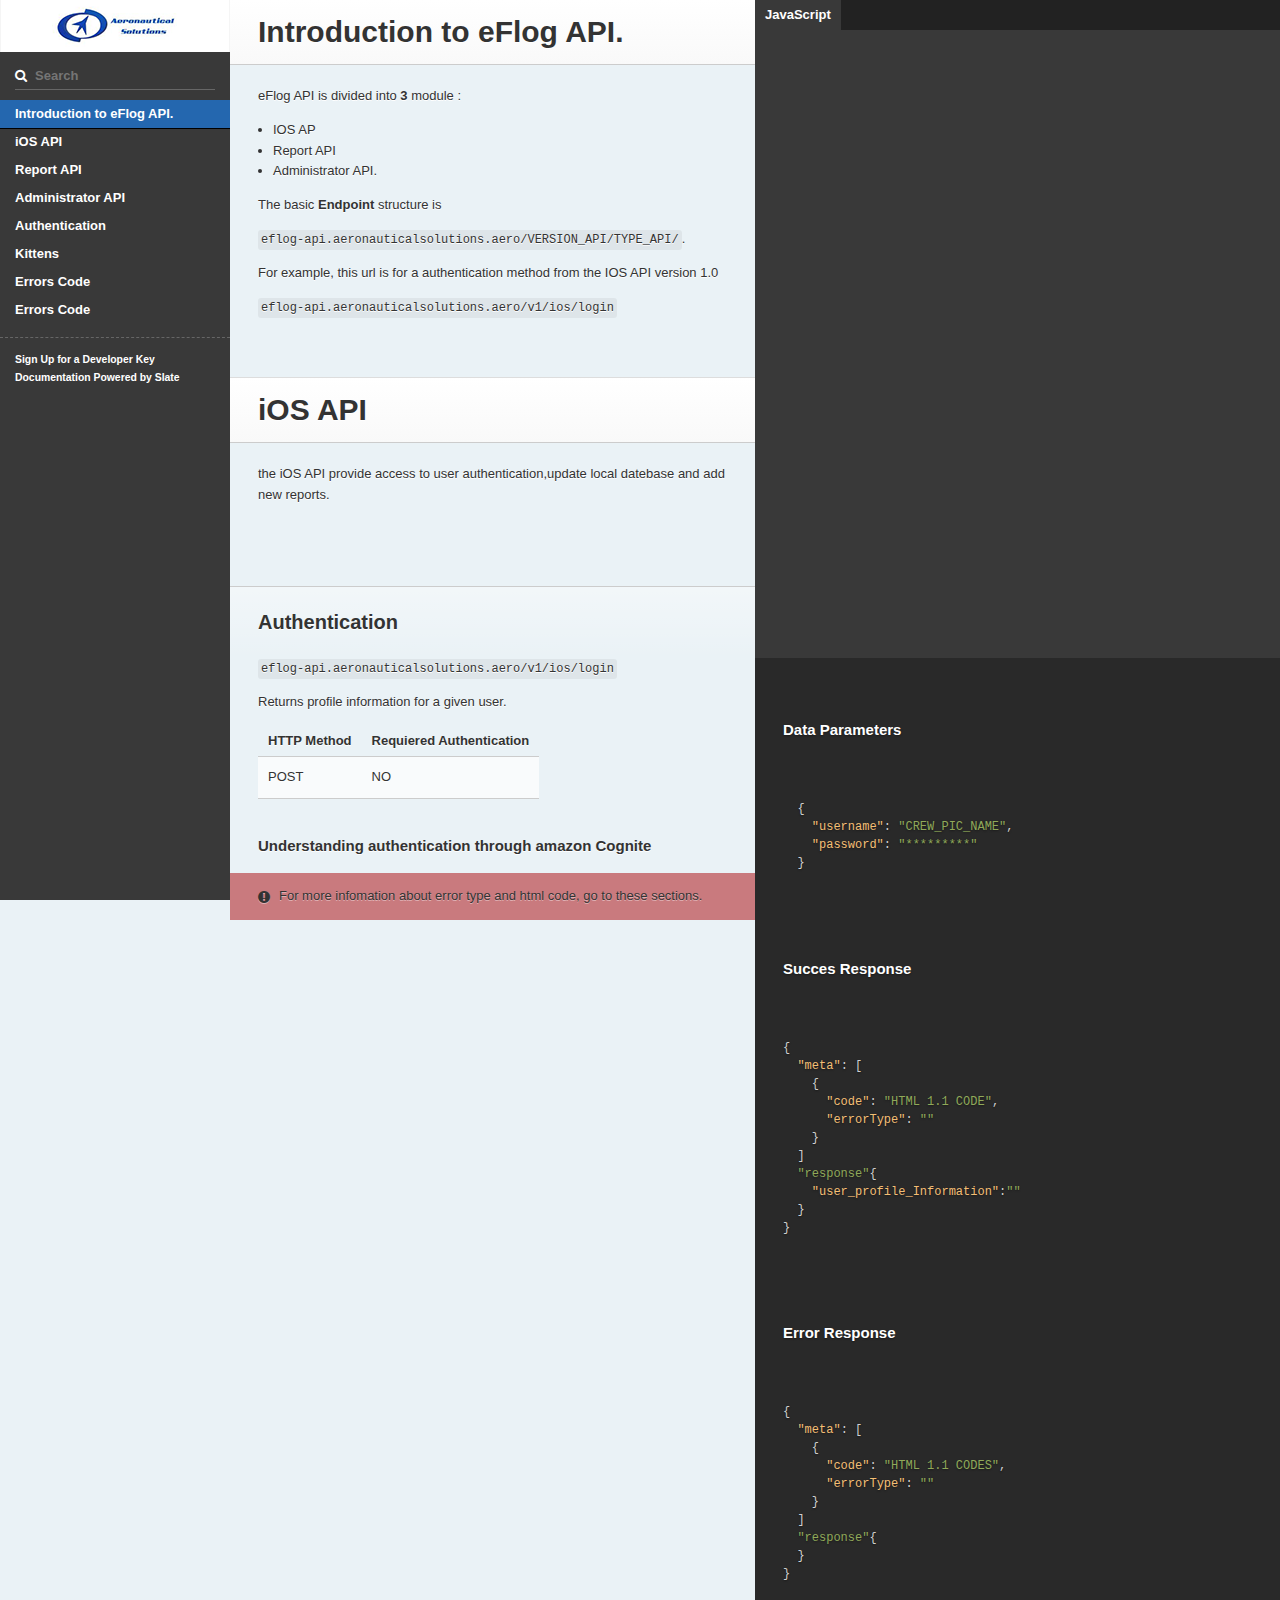
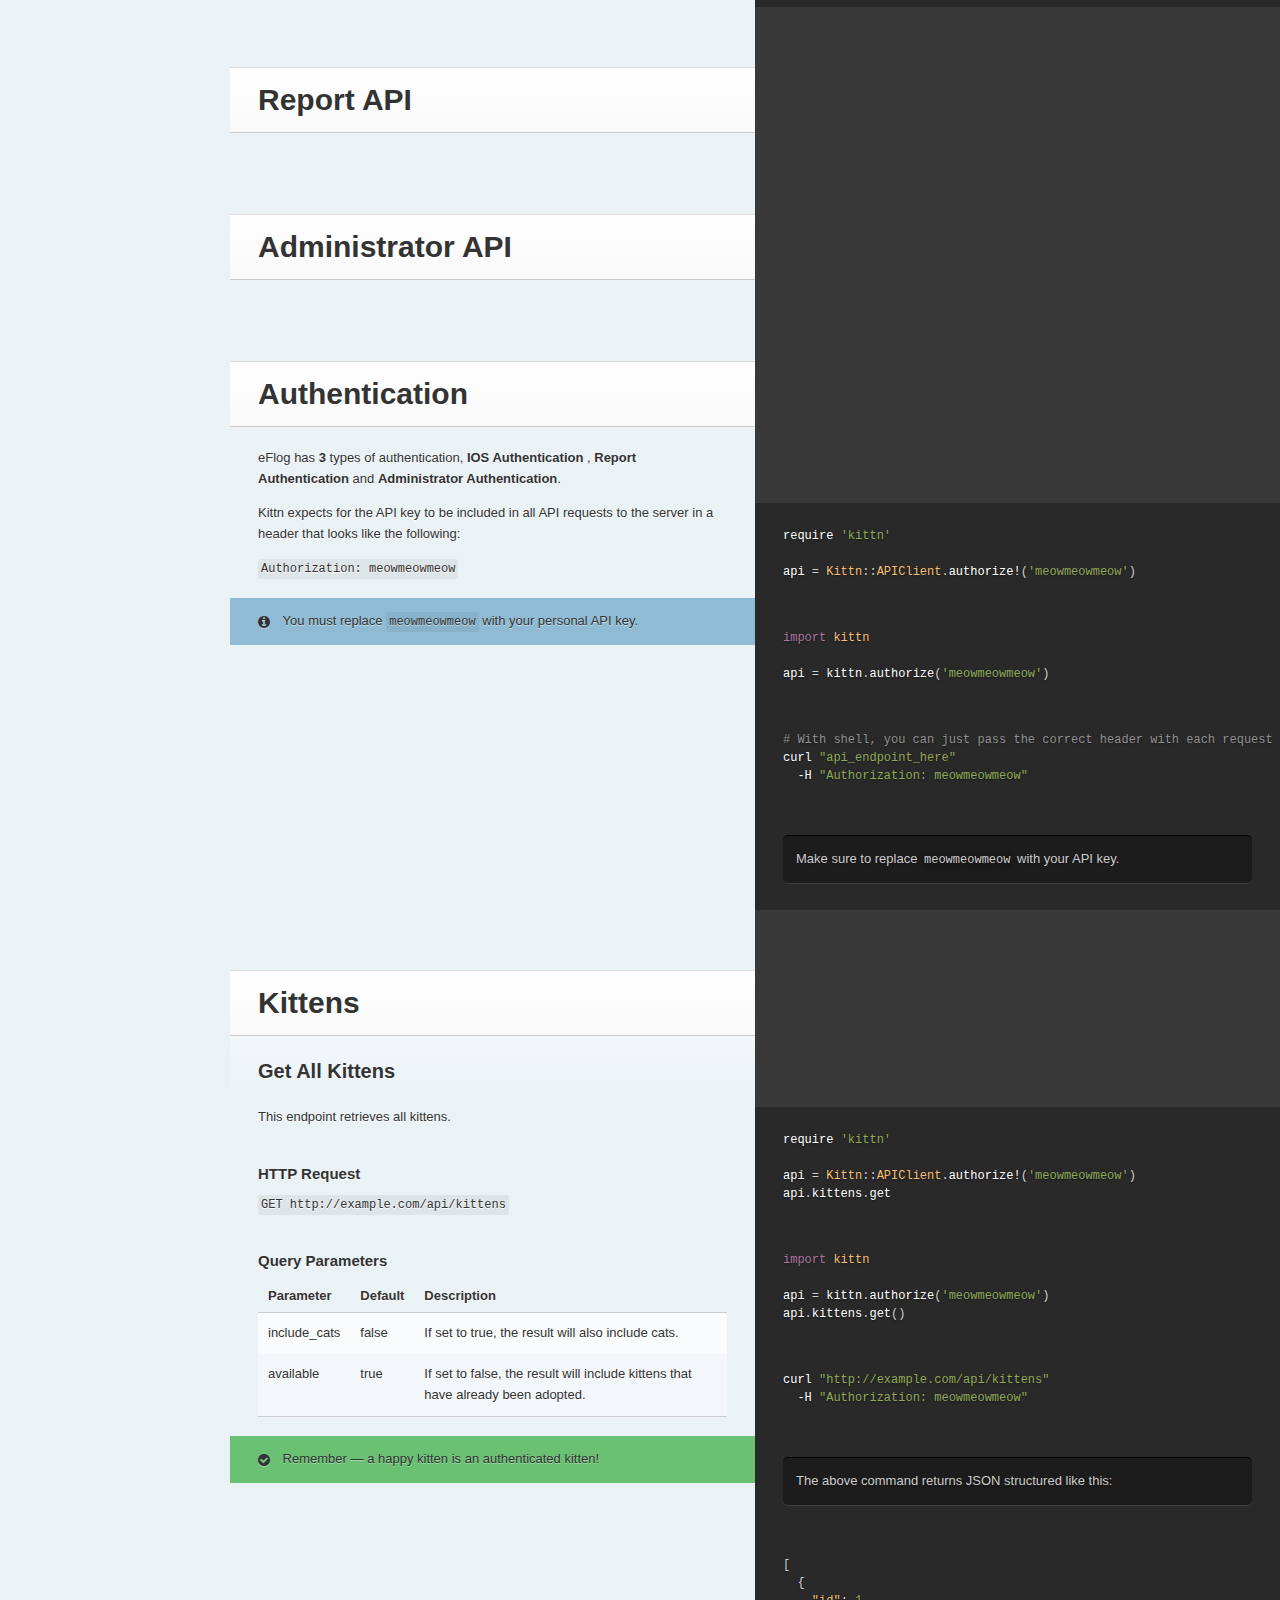
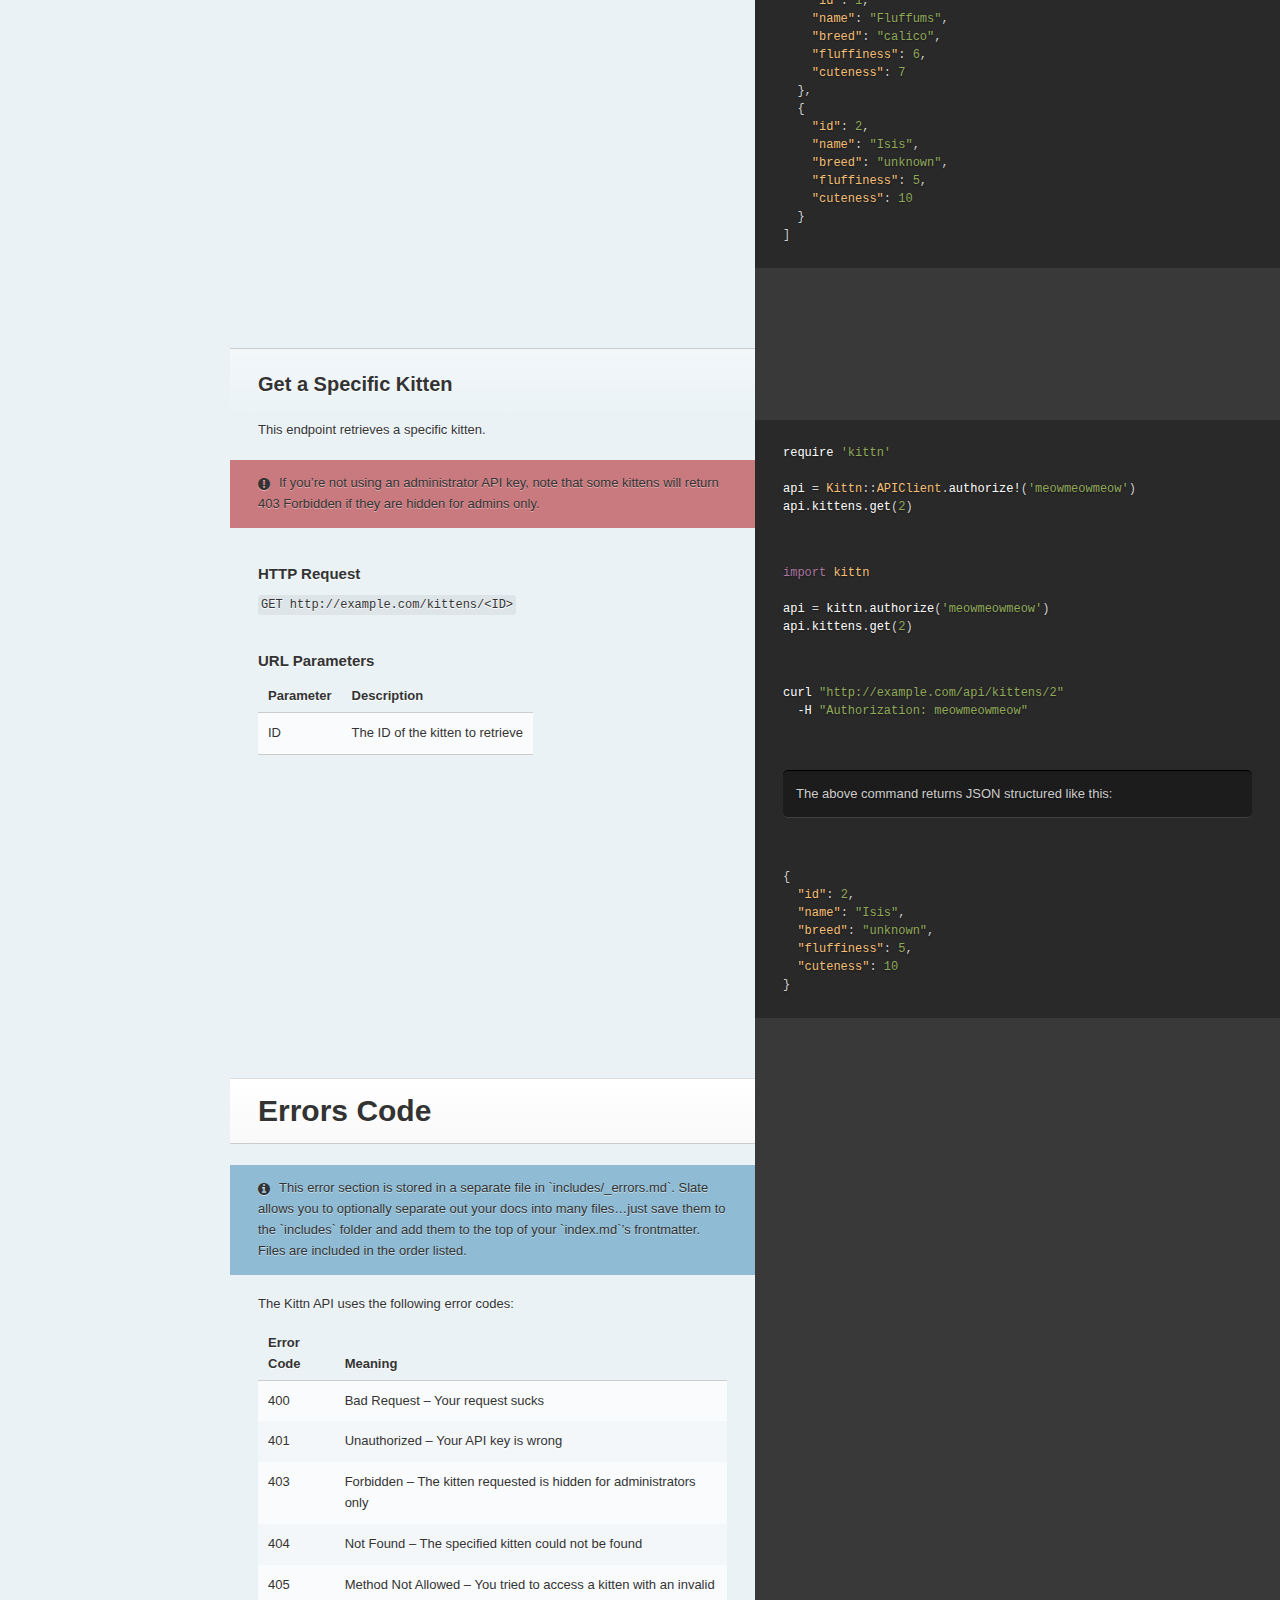
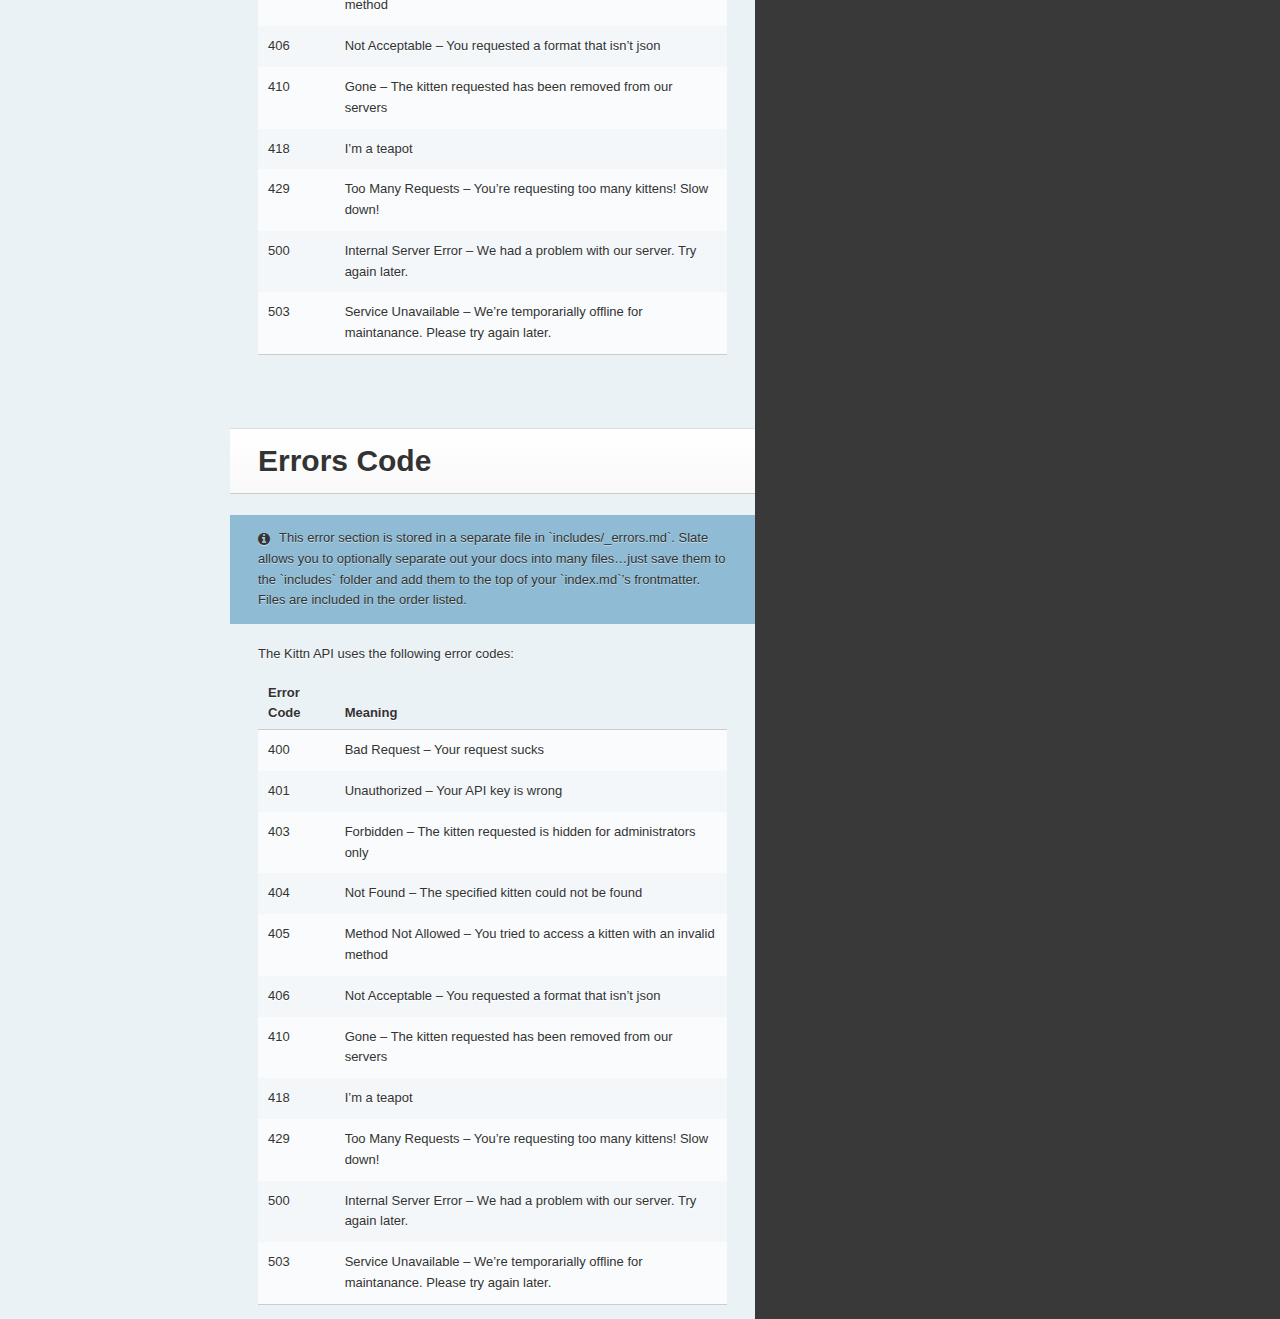
==== index.html @ c92e2caf "Site updated to 840d44b" ====
<!doctype html>
<html>
  <head>
    <meta charset="utf-8">
    <meta content="IE=edge,chrome=1" http-equiv="X-UA-Compatible">
    <meta name="viewport" content="width=device-width, initial-scale=1, maximum-scale=1">
    <title>eFlog API</title>

    <link href="stylesheets/screen.css" rel="stylesheet" type="text/css" media="screen" />
    <link href="stylesheets/print.css" rel="stylesheet" type="text/css" media="print" />
    <script src="https://ajax.googleapis.com/ajax/libs/jquery/2.1.3/jquery.min.js"></script>
      <script src="javascripts/all.js" type="text/javascript"></script>

      <script>
        $(function() {
          setupLanguages(["JavaScript"]);
        });
      </script>
  </head>

  <body class="index">
    <a href="#" id="nav-button">
      <span>
        NAV
        <img src="images/navbar.png" />
      </span>
    </a>
    <div class="tocify-wrapper">
      <img src="images/logo.png" />
        <div class="lang-selector">
              <a href="#" data-language-name="JavaScript">JavaScript</a>
        </div>
        <div class="search">
          <input type="text" class="search" id="input-search" placeholder="Search">
        </div>
        <ul class="search-results"></ul>
      <div id="toc">
      </div>
        <ul class="toc-footer">
            <li><a href='#'>Sign Up for a Developer Key</a></li>
            <li><a href='http://github.com/tripit/slate'>Documentation Powered by Slate</a></li>
        </ul>
    </div>
    <div class="page-wrapper">
      <div class="dark-box"></div>
      <div class="content">
        <h1 id="introduction-to-eflog-api">Introduction to eFlog API.</h1>

<p>eFlog API is divided into <strong>3</strong> module : </p>

<ul>
<li>IOS AP</li>
<li>Report API</li>
<li>Administrator API.</li>
</ul>

<p>The basic <strong>Endpoint</strong> structure is</p>

<p><code class="prettyprint">eflog-api.aeronauticalsolutions.aero/VERSION_API/TYPE_API/</code>.</p>

<p>For example, this url is for a authentication method from the IOS API version 1.0</p>

<p><code class="prettyprint">eflog-api.aeronauticalsolutions.aero/v1/ios/login</code></p>

<h1 id="ios-api">iOS API</h1>

<p>the iOS API provide access to user authentication,update local datebase and add new reports. </p>

<h2 id="authentication">Authentication</h2>

<blockquote>
<h3 id="data-parameters">Data Parameters</h3>
</blockquote>
<pre class="highlight json"><code><span class="w">  </span><span class="p">{</span><span class="w">
    </span><span class="nt">"username"</span><span class="p">:</span><span class="w"> </span><span class="s2">"CREW_PIC_NAME"</span><span class="p">,</span><span class="w">
    </span><span class="nt">"password"</span><span class="p">:</span><span class="w"> </span><span class="s2">"*********"</span><span class="w">
  </span><span class="p">}</span><span class="w">
</span></code></pre>

<blockquote>
<h3 id="succes-response">Succes Response</h3>
</blockquote>
<pre class="highlight json"><code><span class="p">{</span><span class="w">
  </span><span class="nt">"meta"</span><span class="p">:</span><span class="w"> </span><span class="p">[</span><span class="w">
    </span><span class="p">{</span><span class="w">
      </span><span class="nt">"code"</span><span class="p">:</span><span class="w"> </span><span class="s2">"HTML 1.1 CODE"</span><span class="p">,</span><span class="w">
      </span><span class="nt">"errorType"</span><span class="p">:</span><span class="w"> </span><span class="s2">""</span><span class="w">
    </span><span class="p">}</span><span class="w">
  </span><span class="p">]</span><span class="w">
  </span><span class="s2">"response"</span><span class="p">{</span><span class="w">
    </span><span class="nt">"user_profile_Information"</span><span class="p">:</span><span class="s2">""</span><span class="w">  
  </span><span class="p">}</span><span class="w">
</span><span class="p">}</span><span class="w">
</span></code></pre>

<blockquote>
<h3 id="error-response">Error  Response</h3>
</blockquote>
<pre class="highlight json"><code><span class="p">{</span><span class="w">
  </span><span class="nt">"meta"</span><span class="p">:</span><span class="w"> </span><span class="p">[</span><span class="w">
    </span><span class="p">{</span><span class="w">
      </span><span class="nt">"code"</span><span class="p">:</span><span class="w"> </span><span class="s2">"HTML 1.1 CODES"</span><span class="p">,</span><span class="w">
      </span><span class="nt">"errorType"</span><span class="p">:</span><span class="w"> </span><span class="s2">""</span><span class="w">
    </span><span class="p">}</span><span class="w">
  </span><span class="p">]</span><span class="w">
  </span><span class="s2">"response"</span><span class="p">{</span><span class="w">
  </span><span class="p">}</span><span class="w">
</span><span class="p">}</span><span class="w">
</span></code></pre>

<p><code class="prettyprint">eflog-api.aeronauticalsolutions.aero/v1/ios/login</code></p>

<p>Returns profile information for a given user.</p>

<table><thead>
<tr>
<th>HTTP Method</th>
<th>Requiered  Authentication</th>
</tr>
</thead><tbody>
<tr>
<td>POST</td>
<td>NO</td>
</tr>
</tbody></table>

<h3 id="understanding-authentication-through-amazon-cognite">Understanding authentication through amazon Cognite</h3>

<aside class="warning">For more infomation about error type and html code, go to these sections.
</aside>

<h1 id="report-api">Report API</h1>

<h1 id="administrator-api">Administrator API</h1>

<h1 id="authentication">Authentication</h1>

<p>eFlog  has <strong>3</strong> types of authentication, <strong>IOS Authentication</strong> , <strong>Report Authentication</strong> and <strong>Administrator Authentication</strong>. </p>
<pre class="highlight ruby"><code><span class="nb">require</span> <span class="s1">'kittn'</span>

<span class="n">api</span> <span class="o">=</span> <span class="no">Kittn</span><span class="o">::</span><span class="no">APIClient</span><span class="p">.</span><span class="nf">authorize!</span><span class="p">(</span><span class="s1">'meowmeowmeow'</span><span class="p">)</span>
</code></pre>
<pre class="highlight python"><code><span class="kn">import</span> <span class="nn">kittn</span>

<span class="n">api</span> <span class="o">=</span> <span class="n">kittn</span><span class="o">.</span><span class="n">authorize</span><span class="p">(</span><span class="s">'meowmeowmeow'</span><span class="p">)</span>
</code></pre>
<pre class="highlight shell"><code><span class="c"># With shell, you can just pass the correct header with each request</span>
curl <span class="s2">"api_endpoint_here"</span>
  -H <span class="s2">"Authorization: meowmeowmeow"</span>
</code></pre>

<blockquote>
<p>Make sure to replace <code class="prettyprint">meowmeowmeow</code> with your API key.</p>
</blockquote>

<p>Kittn expects for the API key to be included in all API requests to the server in a header that looks like the following:</p>

<p><code class="prettyprint">Authorization: meowmeowmeow</code></p>

<aside class="notice">
You must replace <code>meowmeowmeow</code> with your personal API key.
</aside>

<h1 id="kittens">Kittens</h1>

<h2 id="get-all-kittens">Get All Kittens</h2>
<pre class="highlight ruby"><code><span class="nb">require</span> <span class="s1">'kittn'</span>

<span class="n">api</span> <span class="o">=</span> <span class="no">Kittn</span><span class="o">::</span><span class="no">APIClient</span><span class="p">.</span><span class="nf">authorize!</span><span class="p">(</span><span class="s1">'meowmeowmeow'</span><span class="p">)</span>
<span class="n">api</span><span class="p">.</span><span class="nf">kittens</span><span class="p">.</span><span class="nf">get</span>
</code></pre>
<pre class="highlight python"><code><span class="kn">import</span> <span class="nn">kittn</span>

<span class="n">api</span> <span class="o">=</span> <span class="n">kittn</span><span class="o">.</span><span class="n">authorize</span><span class="p">(</span><span class="s">'meowmeowmeow'</span><span class="p">)</span>
<span class="n">api</span><span class="o">.</span><span class="n">kittens</span><span class="o">.</span><span class="n">get</span><span class="p">()</span>
</code></pre>
<pre class="highlight shell"><code>curl <span class="s2">"http://example.com/api/kittens"</span>
  -H <span class="s2">"Authorization: meowmeowmeow"</span>
</code></pre>

<blockquote>
<p>The above command returns JSON structured like this:</p>
</blockquote>
<pre class="highlight json"><code><span class="p">[</span><span class="w">
  </span><span class="p">{</span><span class="w">
    </span><span class="nt">"id"</span><span class="p">:</span><span class="w"> </span><span class="mi">1</span><span class="p">,</span><span class="w">
    </span><span class="nt">"name"</span><span class="p">:</span><span class="w"> </span><span class="s2">"Fluffums"</span><span class="p">,</span><span class="w">
    </span><span class="nt">"breed"</span><span class="p">:</span><span class="w"> </span><span class="s2">"calico"</span><span class="p">,</span><span class="w">
    </span><span class="nt">"fluffiness"</span><span class="p">:</span><span class="w"> </span><span class="mi">6</span><span class="p">,</span><span class="w">
    </span><span class="nt">"cuteness"</span><span class="p">:</span><span class="w"> </span><span class="mi">7</span><span class="w">
  </span><span class="p">},</span><span class="w">
  </span><span class="p">{</span><span class="w">
    </span><span class="nt">"id"</span><span class="p">:</span><span class="w"> </span><span class="mi">2</span><span class="p">,</span><span class="w">
    </span><span class="nt">"name"</span><span class="p">:</span><span class="w"> </span><span class="s2">"Isis"</span><span class="p">,</span><span class="w">
    </span><span class="nt">"breed"</span><span class="p">:</span><span class="w"> </span><span class="s2">"unknown"</span><span class="p">,</span><span class="w">
    </span><span class="nt">"fluffiness"</span><span class="p">:</span><span class="w"> </span><span class="mi">5</span><span class="p">,</span><span class="w">
    </span><span class="nt">"cuteness"</span><span class="p">:</span><span class="w"> </span><span class="mi">10</span><span class="w">
  </span><span class="p">}</span><span class="w">
</span><span class="p">]</span><span class="w">
</span></code></pre>

<p>This endpoint retrieves all kittens.</p>

<h3 id="http-request">HTTP Request</h3>

<p><code class="prettyprint">GET http://example.com/api/kittens</code></p>

<h3 id="query-parameters">Query Parameters</h3>

<table><thead>
<tr>
<th>Parameter</th>
<th>Default</th>
<th>Description</th>
</tr>
</thead><tbody>
<tr>
<td>include_cats</td>
<td>false</td>
<td>If set to true, the result will also include cats.</td>
</tr>
<tr>
<td>available</td>
<td>true</td>
<td>If set to false, the result will include kittens that have already been adopted.</td>
</tr>
</tbody></table>

<aside class="success">
Remember — a happy kitten is an authenticated kitten!
</aside>

<h2 id="get-a-specific-kitten">Get a Specific Kitten</h2>
<pre class="highlight ruby"><code><span class="nb">require</span> <span class="s1">'kittn'</span>

<span class="n">api</span> <span class="o">=</span> <span class="no">Kittn</span><span class="o">::</span><span class="no">APIClient</span><span class="p">.</span><span class="nf">authorize!</span><span class="p">(</span><span class="s1">'meowmeowmeow'</span><span class="p">)</span>
<span class="n">api</span><span class="p">.</span><span class="nf">kittens</span><span class="p">.</span><span class="nf">get</span><span class="p">(</span><span class="mi">2</span><span class="p">)</span>
</code></pre>
<pre class="highlight python"><code><span class="kn">import</span> <span class="nn">kittn</span>

<span class="n">api</span> <span class="o">=</span> <span class="n">kittn</span><span class="o">.</span><span class="n">authorize</span><span class="p">(</span><span class="s">'meowmeowmeow'</span><span class="p">)</span>
<span class="n">api</span><span class="o">.</span><span class="n">kittens</span><span class="o">.</span><span class="n">get</span><span class="p">(</span><span class="mi">2</span><span class="p">)</span>
</code></pre>
<pre class="highlight shell"><code>curl <span class="s2">"http://example.com/api/kittens/2"</span>
  -H <span class="s2">"Authorization: meowmeowmeow"</span>
</code></pre>

<blockquote>
<p>The above command returns JSON structured like this:</p>
</blockquote>
<pre class="highlight json"><code><span class="p">{</span><span class="w">
  </span><span class="nt">"id"</span><span class="p">:</span><span class="w"> </span><span class="mi">2</span><span class="p">,</span><span class="w">
  </span><span class="nt">"name"</span><span class="p">:</span><span class="w"> </span><span class="s2">"Isis"</span><span class="p">,</span><span class="w">
  </span><span class="nt">"breed"</span><span class="p">:</span><span class="w"> </span><span class="s2">"unknown"</span><span class="p">,</span><span class="w">
  </span><span class="nt">"fluffiness"</span><span class="p">:</span><span class="w"> </span><span class="mi">5</span><span class="p">,</span><span class="w">
  </span><span class="nt">"cuteness"</span><span class="p">:</span><span class="w"> </span><span class="mi">10</span><span class="w">
</span><span class="p">}</span><span class="w">
</span></code></pre>

<p>This endpoint retrieves a specific kitten.</p>

<aside class="warning">If you&rsquo;re not using an administrator API key, note that some kittens will return 403 Forbidden if they are hidden for admins only.</aside>

<h3 id="http-request">HTTP Request</h3>

<p><code class="prettyprint">GET http://example.com/kittens/&lt;ID&gt;</code></p>

<h3 id="url-parameters">URL Parameters</h3>

<table><thead>
<tr>
<th>Parameter</th>
<th>Description</th>
</tr>
</thead><tbody>
<tr>
<td>ID</td>
<td>The ID of the kitten to retrieve</td>
</tr>
</tbody></table>

          <h1 id="errors-code">Errors Code</h1>

<aside class="notice">This error section is stored in a separate file in `includes/_errors.md`. Slate allows you to optionally separate out your docs into many files&hellip;just save them to the `includes` folder and add them to the top of your `index.md`&rsquo;s frontmatter. Files are included in the order listed.</aside>

<p>The Kittn API uses the following error codes:</p>

<table><thead>
<tr>
<th>Error Code</th>
<th>Meaning</th>
</tr>
</thead><tbody>
<tr>
<td>400</td>
<td>Bad Request &ndash; Your request sucks</td>
</tr>
<tr>
<td>401</td>
<td>Unauthorized &ndash; Your API key is wrong</td>
</tr>
<tr>
<td>403</td>
<td>Forbidden &ndash; The kitten requested is hidden for administrators only</td>
</tr>
<tr>
<td>404</td>
<td>Not Found &ndash; The specified kitten could not be found</td>
</tr>
<tr>
<td>405</td>
<td>Method Not Allowed &ndash; You tried to access a kitten with an invalid method</td>
</tr>
<tr>
<td>406</td>
<td>Not Acceptable &ndash; You requested a format that isn&rsquo;t json</td>
</tr>
<tr>
<td>410</td>
<td>Gone &ndash; The kitten requested has been removed from our servers</td>
</tr>
<tr>
<td>418</td>
<td>I&rsquo;m a teapot</td>
</tr>
<tr>
<td>429</td>
<td>Too Many Requests &ndash; You&rsquo;re requesting too many kittens! Slow down!</td>
</tr>
<tr>
<td>500</td>
<td>Internal Server Error &ndash; We had a problem with our server. Try again later.</td>
</tr>
<tr>
<td>503</td>
<td>Service Unavailable &ndash; We&rsquo;re temporarially offline for maintanance. Please try again later.</td>
</tr>
</tbody></table>

          <h1 id="errors-code">Errors Code</h1>

<aside class="notice">This error section is stored in a separate file in `includes/_errors.md`. Slate allows you to optionally separate out your docs into many files&hellip;just save them to the `includes` folder and add them to the top of your `index.md`&rsquo;s frontmatter. Files are included in the order listed.</aside>

<p>The Kittn API uses the following error codes:</p>

<table><thead>
<tr>
<th>Error Code</th>
<th>Meaning</th>
</tr>
</thead><tbody>
<tr>
<td>400</td>
<td>Bad Request &ndash; Your request sucks</td>
</tr>
<tr>
<td>401</td>
<td>Unauthorized &ndash; Your API key is wrong</td>
</tr>
<tr>
<td>403</td>
<td>Forbidden &ndash; The kitten requested is hidden for administrators only</td>
</tr>
<tr>
<td>404</td>
<td>Not Found &ndash; The specified kitten could not be found</td>
</tr>
<tr>
<td>405</td>
<td>Method Not Allowed &ndash; You tried to access a kitten with an invalid method</td>
</tr>
<tr>
<td>406</td>
<td>Not Acceptable &ndash; You requested a format that isn&rsquo;t json</td>
</tr>
<tr>
<td>410</td>
<td>Gone &ndash; The kitten requested has been removed from our servers</td>
</tr>
<tr>
<td>418</td>
<td>I&rsquo;m a teapot</td>
</tr>
<tr>
<td>429</td>
<td>Too Many Requests &ndash; You&rsquo;re requesting too many kittens! Slow down!</td>
</tr>
<tr>
<td>500</td>
<td>Internal Server Error &ndash; We had a problem with our server. Try again later.</td>
</tr>
<tr>
<td>503</td>
<td>Service Unavailable &ndash; We&rsquo;re temporarially offline for maintanance. Please try again later.</td>
</tr>
</tbody></table>

      </div>
      <div class="dark-box">
          <div class="lang-selector">
                <a href="#" data-language-name="JavaScript">JavaScript</a>
          </div>
      </div>
    </div>
  </body>
</html>
---- stylesheets/screen.css ----
@charset "UTF-8";
/*! normalize.css v3.0.2 | MIT License | git.io/normalize */
/**
 * 1. Set default font family to sans-serif.
 * 2. Prevent iOS text size adjust after orientation change, without disabling
 *    user zoom.
 */
/* line 10, /Users/Daniel/Developer/slate/source/stylesheets/_normalize.css */
html {
  font-family: sans-serif;
  /* 1 */
  -ms-text-size-adjust: 100%;
  /* 2 */
  -webkit-text-size-adjust: 100%;
  /* 2 */ }

/**
 * Remove default margin.
 */
/* line 20, /Users/Daniel/Developer/slate/source/stylesheets/_normalize.css */
body {
  margin: 0; }

/* HTML5 display definitions
   ========================================================================== */
/**
 * Correct `block` display not defined for any HTML5 element in IE 8/9.
 * Correct `block` display not defined for `details` or `summary` in IE 10/11
 * and Firefox.
 * Correct `block` display not defined for `main` in IE 11.
 */
/* line 34, /Users/Daniel/Developer/slate/source/stylesheets/_normalize.css */
article,
aside,
details,
figcaption,
figure,
footer,
header,
hgroup,
main,
menu,
nav,
section,
summary {
  display: block; }

/**
 * 1. Correct `inline-block` display not defined in IE 8/9.
 * 2. Normalize vertical alignment of `progress` in Chrome, Firefox, and Opera.
 */
/* line 55, /Users/Daniel/Developer/slate/source/stylesheets/_normalize.css */
audio,
canvas,
progress,
video {
  display: inline-block;
  /* 1 */
  vertical-align: baseline;
  /* 2 */ }

/**
 * Prevent modern browsers from displaying `audio` without controls.
 * Remove excess height in iOS 5 devices.
 */
/* line 68, /Users/Daniel/Developer/slate/source/stylesheets/_normalize.css */
audio:not([controls]) {
  display: none;
  height: 0; }

/**
 * Address `[hidden]` styling not present in IE 8/9/10.
 * Hide the `template` element in IE 8/9/11, Safari, and Firefox < 22.
 */
/* line 78, /Users/Daniel/Developer/slate/source/stylesheets/_normalize.css */
[hidden],
template {
  display: none; }

/* Links
   ========================================================================== */
/**
 * Remove the gray background color from active links in IE 10.
 */
/* line 90, /Users/Daniel/Developer/slate/source/stylesheets/_normalize.css */
a {
  background-color: transparent; }

/**
 * Improve readability when focused and also mouse hovered in all browsers.
 */
/* line 98, /Users/Daniel/Developer/slate/source/stylesheets/_normalize.css */
a:active,
a:hover {
  outline: 0; }

/* Text-level semantics
   ========================================================================== */
/**
 * Address styling not present in IE 8/9/10/11, Safari, and Chrome.
 */
/* line 110, /Users/Daniel/Developer/slate/source/stylesheets/_normalize.css */
abbr[title] {
  border-bottom: 1px dotted; }

/**
 * Address style set to `bolder` in Firefox 4+, Safari, and Chrome.
 */
/* line 118, /Users/Daniel/Developer/slate/source/stylesheets/_normalize.css */
b,
strong {
  font-weight: bold; }

/**
 * Address styling not present in Safari and Chrome.
 */
/* line 127, /Users/Daniel/Developer/slate/source/stylesheets/_normalize.css */
dfn {
  font-style: italic; }

/**
 * Address variable `h1` font-size and margin within `section` and `article`
 * contexts in Firefox 4+, Safari, and Chrome.
 */
/* line 136, /Users/Daniel/Developer/slate/source/stylesheets/_normalize.css */
h1 {
  font-size: 2em;
  margin: 0.67em 0; }

/**
 * Address styling not present in IE 8/9.
 */
/* line 145, /Users/Daniel/Developer/slate/source/stylesheets/_normalize.css */
mark {
  background: #ff0;
  color: #000; }

/**
 * Address inconsistent and variable font size in all browsers.
 */
/* line 154, /Users/Daniel/Developer/slate/source/stylesheets/_normalize.css */
small {
  font-size: 80%; }

/**
 * Prevent `sub` and `sup` affecting `line-height` in all browsers.
 */
/* line 162, /Users/Daniel/Developer/slate/source/stylesheets/_normalize.css */
sub,
sup {
  font-size: 75%;
  line-height: 0;
  position: relative;
  vertical-align: baseline; }

/* line 170, /Users/Daniel/Developer/slate/source/stylesheets/_normalize.css */
sup {
  top: -0.5em; }

/* line 174, /Users/Daniel/Developer/slate/source/stylesheets/_normalize.css */
sub {
  bottom: -0.25em; }

/* Embedded content
   ========================================================================== */
/**
 * Remove border when inside `a` element in IE 8/9/10.
 */
/* line 185, /Users/Daniel/Developer/slate/source/stylesheets/_normalize.css */
img {
  border: 0; }

/**
 * Correct overflow not hidden in IE 9/10/11.
 */
/* line 193, /Users/Daniel/Developer/slate/source/stylesheets/_normalize.css */
svg:not(:root) {
  overflow: hidden; }

/* Grouping content
   ========================================================================== */
/**
 * Address margin not present in IE 8/9 and Safari.
 */
/* line 204, /Users/Daniel/Developer/slate/source/stylesheets/_normalize.css */
figure {
  margin: 1em 40px; }

/**
 * Address differences between Firefox and other browsers.
 */
/* line 212, /Users/Daniel/Developer/slate/source/stylesheets/_normalize.css */
hr {
  box-sizing: content-box;
  height: 0; }

/**
 * Contain overflow in all browsers.
 */
/* line 222, /Users/Daniel/Developer/slate/source/stylesheets/_normalize.css */
pre {
  overflow: auto; }

/**
 * Address odd `em`-unit font size rendering in all browsers.
 */
/* line 230, /Users/Daniel/Developer/slate/source/stylesheets/_normalize.css */
code,
kbd,
pre,
samp {
  font-family: monospace, monospace;
  font-size: 1em; }

/* Forms
   ========================================================================== */
/**
 * Known limitation: by default, Chrome and Safari on OS X allow very limited
 * styling of `select`, unless a `border` property is set.
 */
/**
 * 1. Correct color not being inherited.
 *    Known issue: affects color of disabled elements.
 * 2. Correct font properties not being inherited.
 * 3. Address margins set differently in Firefox 4+, Safari, and Chrome.
 */
/* line 253, /Users/Daniel/Developer/slate/source/stylesheets/_normalize.css */
button,
input,
optgroup,
select,
textarea {
  color: inherit;
  /* 1 */
  font: inherit;
  /* 2 */
  margin: 0;
  /* 3 */ }

/**
 * Address `overflow` set to `hidden` in IE 8/9/10/11.
 */
/* line 267, /Users/Daniel/Developer/slate/source/stylesheets/_normalize.css */
button {
  overflow: visible; }

/**
 * Address inconsistent `text-transform` inheritance for `button` and `select`.
 * All other form control elements do not inherit `text-transform` values.
 * Correct `button` style inheritance in Firefox, IE 8/9/10/11, and Opera.
 * Correct `select` style inheritance in Firefox.
 */
/* line 278, /Users/Daniel/Developer/slate/source/stylesheets/_normalize.css */
button,
select {
  text-transform: none; }

/**
 * 1. Avoid the WebKit bug in Android 4.0.* where (2) destroys native `audio`
 *    and `video` controls.
 * 2. Correct inability to style clickable `input` types in iOS.
 * 3. Improve usability and consistency of cursor style between image-type
 *    `input` and others.
 */
/* line 291, /Users/Daniel/Developer/slate/source/stylesheets/_normalize.css */
button,
html input[type="button"],
input[type="reset"],
input[type="submit"] {
  -webkit-appearance: button;
  /* 2 */
  cursor: pointer;
  /* 3 */ }

/**
 * Re-set default cursor for disabled elements.
 */
/* line 303, /Users/Daniel/Developer/slate/source/stylesheets/_normalize.css */
button[disabled],
html input[disabled] {
  cursor: default; }

/**
 * Remove inner padding and border in Firefox 4+.
 */
/* line 312, /Users/Daniel/Developer/slate/source/stylesheets/_normalize.css */
button::-moz-focus-inner,
input::-moz-focus-inner {
  border: 0;
  padding: 0; }

/**
 * Address Firefox 4+ setting `line-height` on `input` using `!important` in
 * the UA stylesheet.
 */
/* line 323, /Users/Daniel/Developer/slate/source/stylesheets/_normalize.css */
input {
  line-height: normal; }

/**
 * It's recommended that you don't attempt to style these elements.
 * Firefox's implementation doesn't respect box-sizing, padding, or width.
 *
 * 1. Address box sizing set to `content-box` in IE 8/9/10.
 * 2. Remove excess padding in IE 8/9/10.
 */
/* line 335, /Users/Daniel/Developer/slate/source/stylesheets/_normalize.css */
input[type="checkbox"],
input[type="radio"] {
  box-sizing: border-box;
  /* 1 */
  padding: 0;
  /* 2 */ }

/**
 * Fix the cursor style for Chrome's increment/decrement buttons. For certain
 * `font-size` values of the `input`, it causes the cursor style of the
 * decrement button to change from `default` to `text`.
 */
/* line 347, /Users/Daniel/Developer/slate/source/stylesheets/_normalize.css */
input[type="number"]::-webkit-inner-spin-button,
input[type="number"]::-webkit-outer-spin-button {
  height: auto; }

/**
 * 1. Address `appearance` set to `searchfield` in Safari and Chrome.
 * 2. Address `box-sizing` set to `border-box` in Safari and Chrome
 *    (include `-moz` to future-proof).
 */
/* line 358, /Users/Daniel/Developer/slate/source/stylesheets/_normalize.css */
input[type="search"] {
  -webkit-appearance: textfield;
  /* 1 */
  /* 2 */
  box-sizing: content-box; }

/**
 * Remove inner padding and search cancel button in Safari and Chrome on OS X.
 * Safari (but not Chrome) clips the cancel button when the search input has
 * padding (and `textfield` appearance).
 */
/* line 371, /Users/Daniel/Developer/slate/source/stylesheets/_normalize.css */
input[type="search"]::-webkit-search-cancel-button,
input[type="search"]::-webkit-search-decoration {
  -webkit-appearance: none; }

/**
 * Define consistent border, margin, and padding.
 */
/* line 380, /Users/Daniel/Developer/slate/source/stylesheets/_normalize.css */
fieldset {
  border: 1px solid #c0c0c0;
  margin: 0 2px;
  padding: 0.35em 0.625em 0.75em; }

/**
 * 1. Correct `color` not being inherited in IE 8/9/10/11.
 * 2. Remove padding so people aren't caught out if they zero out fieldsets.
 */
/* line 391, /Users/Daniel/Developer/slate/source/stylesheets/_normalize.css */
legend {
  border: 0;
  /* 1 */
  padding: 0;
  /* 2 */ }

/**
 * Remove default vertical scrollbar in IE 8/9/10/11.
 */
/* line 400, /Users/Daniel/Developer/slate/source/stylesheets/_normalize.css */
textarea {
  overflow: auto; }

/**
 * Don't inherit the `font-weight` (applied by a rule above).
 * NOTE: the default cannot safely be changed in Chrome and Safari on OS X.
 */
/* line 409, /Users/Daniel/Developer/slate/source/stylesheets/_normalize.css */
optgroup {
  font-weight: bold; }

/* Tables
   ========================================================================== */
/**
 * Remove most spacing between table cells.
 */
/* line 420, /Users/Daniel/Developer/slate/source/stylesheets/_normalize.css */
table {
  border-collapse: collapse;
  border-spacing: 0; }

/* line 425, /Users/Daniel/Developer/slate/source/stylesheets/_normalize.css */
td,
th {
  padding: 0; }

/*
Copyright 2008-2013 Concur Technologies, Inc.

Licensed under the Apache License, Version 2.0 (the "License"); you may
not use this file except in compliance with the License. You may obtain
a copy of the License at

  http://www.apache.org/licenses/LICENSE-2.0

Unless required by applicable law or agreed to in writing, software
distributed under the License is distributed on an "AS IS" BASIS, WITHOUT
WARRANTIES OR CONDITIONS OF ANY KIND, either express or implied. See the
License for the specific language governing permissions and limitations
under the License.
*/
/* line 70, /Users/Daniel/Developer/slate/source/stylesheets/_variables.scss */
.content h1, .content h2, .content h3, .content h4, .content h5, .content h6, html, body {
  font-family: "Helvetica Neue", Helvetica, Arial, "Microsoft Yahei","微软雅黑", STXihei, "华文细黑", sans-serif;
  font-size: 13px; }

/* line 75, /Users/Daniel/Developer/slate/source/stylesheets/_variables.scss */
.content h1, .content h2, .content h3, .content h4, .content h5, .content h6 {
  font-weight: bold; }

/* line 80, /Users/Daniel/Developer/slate/source/stylesheets/_variables.scss */
.content code, .content pre {
  font-family: Consolas, Menlo, Monaco, "Lucida Console", "Liberation Mono", "DejaVu Sans Mono", "Bitstream Vera Sans Mono", "Courier New", monospace, serif;
  font-size: 12px;
  line-height: 1.5; }

/* line 102, /Users/Daniel/Developer/slate/source/stylesheets/_variables.scss */
.content code {
  word-break: break-all;
  /* Non standard for webkit */
  word-break: break-word;
  -webkit-hyphens: auto;
  -moz-hyphens: auto;
  -ms-hyphens: auto;
  hyphens: auto; }

/*
Copyright 2008-2013 Concur Technologies, Inc.

Licensed under the Apache License, Version 2.0 (the "License"); you may
not use this file except in compliance with the License. You may obtain
a copy of the License at

  http://www.apache.org/licenses/LICENSE-2.0

Unless required by applicable law or agreed to in writing, software
distributed under the License is distributed on an "AS IS" BASIS, WITHOUT
WARRANTIES OR CONDITIONS OF ANY KIND, either express or implied. See the
License for the specific language governing permissions and limitations
under the License.
*/
/* line 20, /Users/Daniel/Developer/slate/source/stylesheets/_syntax.scss.erb */
.highlight table td {
  padding: 5px; }

/* line 21, /Users/Daniel/Developer/slate/source/stylesheets/_syntax.scss.erb */
.highlight table pre {
  margin: 0; }

/* line 22, /Users/Daniel/Developer/slate/source/stylesheets/_syntax.scss.erb */
.highlight, .highlight .w {
  color: #f8f8f2;
  background-color: #272822; }

/* line 26, /Users/Daniel/Developer/slate/source/stylesheets/_syntax.scss.erb */
.highlight .err {
  color: #151515;
  background-color: #ac4142; }

/* line 30, /Users/Daniel/Developer/slate/source/stylesheets/_syntax.scss.erb */
.highlight .c, .highlight .cd, .highlight .cm, .highlight .c1, .highlight .cs {
  color: #505050; }

/* line 33, /Users/Daniel/Developer/slate/source/stylesheets/_syntax.scss.erb */
.highlight .cp {
  color: #f4bf75; }

/* line 36, /Users/Daniel/Developer/slate/source/stylesheets/_syntax.scss.erb */
.highlight .nt {
  color: #f4bf75; }

/* line 39, /Users/Daniel/Developer/slate/source/stylesheets/_syntax.scss.erb */
.highlight .o, .highlight .ow {
  color: #d0d0d0; }

/* line 42, /Users/Daniel/Developer/slate/source/stylesheets/_syntax.scss.erb */
.highlight .p, .highlight .pi {
  color: #d0d0d0; }

/* line 45, /Users/Daniel/Developer/slate/source/stylesheets/_syntax.scss.erb */
.highlight .gi {
  color: #90a959; }

/* line 48, /Users/Daniel/Developer/slate/source/stylesheets/_syntax.scss.erb */
.highlight .gd {
  color: #ac4142; }

/* line 51, /Users/Daniel/Developer/slate/source/stylesheets/_syntax.scss.erb */
.highlight .gh {
  color: #6a9fb5;
  background-color: #151515;
  font-weight: bold; }

/* line 56, /Users/Daniel/Developer/slate/source/stylesheets/_syntax.scss.erb */
.highlight .k, .highlight .kn, .highlight .kp, .highlight .kr, .highlight .kv {
  color: #aa759f; }

/* line 59, /Users/Daniel/Developer/slate/source/stylesheets/_syntax.scss.erb */
.highlight .kc {
  color: #d28445; }

/* line 62, /Users/Daniel/Developer/slate/source/stylesheets/_syntax.scss.erb */
.highlight .kt {
  color: #d28445; }

/* line 65, /Users/Daniel/Developer/slate/source/stylesheets/_syntax.scss.erb */
.highlight .kd {
  color: #d28445; }

/* line 68, /Users/Daniel/Developer/slate/source/stylesheets/_syntax.scss.erb */
.highlight .s, .highlight .sb, .highlight .sc, .highlight .sd, .highlight .s2, .highlight .sh, .highlight .sx, .highlight .s1 {
  color: #90a959; }

/* line 71, /Users/Daniel/Developer/slate/source/stylesheets/_syntax.scss.erb */
.highlight .sr {
  color: #75b5aa; }

/* line 74, /Users/Daniel/Developer/slate/source/stylesheets/_syntax.scss.erb */
.highlight .si {
  color: #8f5536; }

/* line 77, /Users/Daniel/Developer/slate/source/stylesheets/_syntax.scss.erb */
.highlight .se {
  color: #8f5536; }

/* line 80, /Users/Daniel/Developer/slate/source/stylesheets/_syntax.scss.erb */
.highlight .nn {
  color: #f4bf75; }

/* line 83, /Users/Daniel/Developer/slate/source/stylesheets/_syntax.scss.erb */
.highlight .nc {
  color: #f4bf75; }

/* line 86, /Users/Daniel/Developer/slate/source/stylesheets/_syntax.scss.erb */
.highlight .no {
  color: #f4bf75; }

/* line 89, /Users/Daniel/Developer/slate/source/stylesheets/_syntax.scss.erb */
.highlight .na {
  color: #6a9fb5; }

/* line 92, /Users/Daniel/Developer/slate/source/stylesheets/_syntax.scss.erb */
.highlight .m, .highlight .mf, .highlight .mh, .highlight .mi, .highlight .il, .highlight .mo, .highlight .mb, .highlight .mx {
  color: #90a959; }

/* line 95, /Users/Daniel/Developer/slate/source/stylesheets/_syntax.scss.erb */
.highlight .ss {
  color: #90a959; }

/* line 98, /Users/Daniel/Developer/slate/source/stylesheets/_syntax.scss.erb */
.highlight .c, .highlight .cm, .highlight .c1, .highlight .cs {
  color: #909090; }

/* line 102, /Users/Daniel/Developer/slate/source/stylesheets/_syntax.scss.erb */
.highlight, .highlight .w {
  background-color: #292929; }

@font-face {
  font-family: 'slate';
  src: url("../fonts/slate.eot?-syv14m");
  src: url("../fonts/slate.eot?#iefix-syv14m") format("embedded-opentype"), url("../fonts/slate.woff2?-syv14m") format("woff2"), url("../fonts/slate.woff?-syv14m") format("woff"), url("../fonts/slate.ttf?-syv14m") format("truetype"), url("../fonts/slate.svg?-syv14m#slate") format("svg");
  font-weight: normal;
  font-style: normal; }
/* line 13, /Users/Daniel/Developer/slate/source/stylesheets/_icon-font.scss */
.content aside.warning:before, .content aside.notice:before, .content aside.success:before, .tocify-wrapper > .search:before {
  font-family: 'slate';
  speak: none;
  font-style: normal;
  font-weight: normal;
  font-variant: normal;
  text-transform: none;
  line-height: 1; }

/* line 23, /Users/Daniel/Developer/slate/source/stylesheets/_icon-font.scss */
.content aside.warning:before {
  content: "\e600"; }

/* line 27, /Users/Daniel/Developer/slate/source/stylesheets/_icon-font.scss */
.content aside.notice:before {
  content: "\e602"; }

/* line 31, /Users/Daniel/Developer/slate/source/stylesheets/_icon-font.scss */
.content aside.success:before {
  content: "\e606"; }

/* line 35, /Users/Daniel/Developer/slate/source/stylesheets/_icon-font.scss */
.tocify-wrapper > .search:before {
  content: "\e607"; }

/*
Copyright 2008-2013 Concur Technologies, Inc.

Licensed under the Apache License, Version 2.0 (the "License"); you may
not use this file except in compliance with the License. You may obtain
a copy of the License at

  http://www.apache.org/licenses/LICENSE-2.0

Unless required by applicable law or agreed to in writing, software
distributed under the License is distributed on an "AS IS" BASIS, WITHOUT
WARRANTIES OR CONDITIONS OF ANY KIND, either express or implied. See the
License for the specific language governing permissions and limitations
under the License.
*/
/* line 28, /Users/Daniel/Developer/slate/source/stylesheets/screen.css.scss */
html, body {
  color: #333;
  padding: 0;
  margin: 0;
  -webkit-font-smoothing: antialiased;
  -moz-osx-font-smoothing: grayscale;
  background-color: #eaf2f6;
  height: 100%;
  -webkit-text-size-adjust: none;
  /* Never autoresize text */ }

/* line 44, /Users/Daniel/Developer/slate/source/stylesheets/screen.css.scss */
#toc > ul > li > a > span {
  float: right;
  background-color: #2484FF;
  border-radius: 40px;
  width: 20px; }

/* line 60, /Users/Daniel/Developer/slate/source/stylesheets/screen.css.scss */
.tocify-wrapper {
  transition: left 0.3s ease-in-out;
  overflow-y: auto;
  overflow-x: hidden;
  position: fixed;
  z-index: 30;
  top: 0;
  left: 0;
  bottom: 0;
  width: 230px;
  background-color: #393939;
  font-size: 13px;
  font-weight: bold; }
  /* line 76, /Users/Daniel/Developer/slate/source/stylesheets/screen.css.scss */
  .tocify-wrapper .lang-selector {
    display: none; }
    /* line 78, /Users/Daniel/Developer/slate/source/stylesheets/screen.css.scss */
    .tocify-wrapper .lang-selector a {
      padding-top: 0.5em;
      padding-bottom: 0.5em; }
  /* line 85, /Users/Daniel/Developer/slate/source/stylesheets/screen.css.scss */
  .tocify-wrapper > img {
    display: block; }
  /* line 89, /Users/Daniel/Developer/slate/source/stylesheets/screen.css.scss */
  .tocify-wrapper > .search {
    position: relative; }
    /* line 92, /Users/Daniel/Developer/slate/source/stylesheets/screen.css.scss */
    .tocify-wrapper > .search input {
      background: #393939;
      border-width: 0 0 1px 0;
      border-color: #666;
      padding: 6px 0 6px 20px;
      box-sizing: border-box;
      margin: 10px 15px;
      width: 200px;
      outline: none;
      color: #fff;
      border-radius: 0;
      /* ios has a default border radius */ }
    /* line 105, /Users/Daniel/Developer/slate/source/stylesheets/screen.css.scss */
    .tocify-wrapper > .search:before {
      position: absolute;
      top: 17px;
      left: 15px;
      color: #fff; }
  /* line 114, /Users/Daniel/Developer/slate/source/stylesheets/screen.css.scss */
  .tocify-wrapper img + .tocify {
    margin-top: 20px; }
  /* line 118, /Users/Daniel/Developer/slate/source/stylesheets/screen.css.scss */
  .tocify-wrapper .search-results {
    margin-top: 0;
    box-sizing: border-box;
    height: 0;
    overflow-y: auto;
    overflow-x: hidden;
    transition-property: height, margin;
    transition-duration: 180ms;
    transition-timing-function: ease-in-out;
    background: linear-gradient(to bottom, rgba(0, 0, 0, 0.2), rgba(0, 0, 0, 0) 8px), linear-gradient(to top, rgba(0, 0, 0, 0.2), rgba(0, 0, 0, 0) 8px), linear-gradient(to bottom, #000000, rgba(0, 0, 0, 0) 1.5px), linear-gradient(to top, #939393, rgba(147, 147, 147, 0) 1.5px), #262626; }
    /* line 127, /Users/Daniel/Developer/slate/source/stylesheets/screen.css.scss */
    .tocify-wrapper .search-results.visible {
      height: 30%;
      margin-bottom: 1em; }
    /* line 134, /Users/Daniel/Developer/slate/source/stylesheets/screen.css.scss */
    .tocify-wrapper .search-results li {
      margin: 1em 15px;
      line-height: 1; }
    /* line 139, /Users/Daniel/Developer/slate/source/stylesheets/screen.css.scss */
    .tocify-wrapper .search-results a {
      color: #fff;
      text-decoration: none; }
      /* line 143, /Users/Daniel/Developer/slate/source/stylesheets/screen.css.scss */
      .tocify-wrapper .search-results a:hover {
        text-decoration: underline; }
  /* line 150, /Users/Daniel/Developer/slate/source/stylesheets/screen.css.scss */
  .tocify-wrapper .tocify-item > a, .tocify-wrapper .toc-footer li {
    padding: 0 15px 0 15px;
    display: block;
    overflow-x: hidden;
    white-space: nowrap;
    text-overflow: ellipsis; }
  /* line 161, /Users/Daniel/Developer/slate/source/stylesheets/screen.css.scss */
  .tocify-wrapper ul, .tocify-wrapper li {
    list-style: none;
    margin: 0;
    padding: 0;
    line-height: 28px; }
  /* line 168, /Users/Daniel/Developer/slate/source/stylesheets/screen.css.scss */
  .tocify-wrapper li {
    color: #fff;
    transition-property: background;
    transition-timing-function: linear;
    transition-duration: 230ms; }
  /* line 176, /Users/Daniel/Developer/slate/source/stylesheets/screen.css.scss */
  .tocify-wrapper .tocify-focus {
    box-shadow: 0px 1px 0px #000;
    background-color: #2467af;
    color: #fff; }
  /* line 184, /Users/Daniel/Developer/slate/source/stylesheets/screen.css.scss */
  .tocify-wrapper .tocify-subheader {
    display: none;
    background-color: #262626;
    font-weight: 500;
    background: linear-gradient(to bottom, rgba(0, 0, 0, 0.2), rgba(0, 0, 0, 0) 8px), linear-gradient(to top, rgba(0, 0, 0, 0.2), rgba(0, 0, 0, 0) 8px), linear-gradient(to bottom, #000000, rgba(0, 0, 0, 0) 1.5px), linear-gradient(to top, #939393, rgba(147, 147, 147, 0) 1.5px), #262626; }
    /* line 188, /Users/Daniel/Developer/slate/source/stylesheets/screen.css.scss */
    .tocify-wrapper .tocify-subheader .tocify-item > a {
      padding-left: 25px;
      font-size: 12px; }
    /* line 195, /Users/Daniel/Developer/slate/source/stylesheets/screen.css.scss */
    .tocify-wrapper .tocify-subheader > li:last-child {
      box-shadow: none; }
  /* line 200, /Users/Daniel/Developer/slate/source/stylesheets/screen.css.scss */
  .tocify-wrapper .toc-footer {
    padding: 1em 0;
    margin-top: 1em;
    border-top: 1px dashed #666; }
    /* line 205, /Users/Daniel/Developer/slate/source/stylesheets/screen.css.scss */
    .tocify-wrapper .toc-footer li, .tocify-wrapper .toc-footer a {
      color: #fff;
      text-decoration: none; }
    /* line 210, /Users/Daniel/Developer/slate/source/stylesheets/screen.css.scss */
    .tocify-wrapper .toc-footer a:hover {
      text-decoration: underline; }
    /* line 214, /Users/Daniel/Developer/slate/source/stylesheets/screen.css.scss */
    .tocify-wrapper .toc-footer li {
      font-size: 0.8em;
      line-height: 1.7;
      text-decoration: none; }

/* line 224, /Users/Daniel/Developer/slate/source/stylesheets/screen.css.scss */
#nav-button {
  padding: 0 1.5em 5em 0;
  display: none;
  position: fixed;
  top: 0;
  left: 0;
  z-index: 100;
  color: #000;
  text-decoration: none;
  font-weight: bold;
  opacity: 0.7;
  line-height: 16px;
  transition: left 0.3s ease-in-out; }
  /* line 225, /Users/Daniel/Developer/slate/source/stylesheets/screen.css.scss */
  #nav-button span {
    display: block;
    padding: 6px 6px 6px;
    background-color: rgba(234, 242, 246, 0.7);
    -webkit-transform-origin: 0 0;
    transform-origin: 0 0;
    -webkit-transform: rotate(-90deg) translate(-100%, 0);
    transform: rotate(-90deg) translate(-100%, 0);
    border-radius: 0 0 0 5px; }
  /* line 245, /Users/Daniel/Developer/slate/source/stylesheets/screen.css.scss */
  #nav-button img {
    height: 16px;
    vertical-align: bottom; }
  /* line 252, /Users/Daniel/Developer/slate/source/stylesheets/screen.css.scss */
  #nav-button:hover {
    opacity: 1; }
  /* line 253, /Users/Daniel/Developer/slate/source/stylesheets/screen.css.scss */
  #nav-button.open {
    left: 230px; }

/* line 261, /Users/Daniel/Developer/slate/source/stylesheets/screen.css.scss */
.page-wrapper {
  margin-left: 230px;
  position: relative;
  z-index: 10;
  background-color: #eaf2f6;
  min-height: 100%;
  padding-bottom: 1px; }
  /* line 275, /Users/Daniel/Developer/slate/source/stylesheets/screen.css.scss */
  .page-wrapper .dark-box {
    width: 50%;
    background-color: #393939;
    position: absolute;
    right: 0;
    top: 0;
    bottom: 0; }
  /* line 284, /Users/Daniel/Developer/slate/source/stylesheets/screen.css.scss */
  .page-wrapper .lang-selector {
    position: fixed;
    z-index: 50;
    border-bottom: 5px solid #393939; }

/* line 291, /Users/Daniel/Developer/slate/source/stylesheets/screen.css.scss */
.lang-selector {
  background-color: #222;
  width: 100%;
  font-weight: bold; }
  /* line 295, /Users/Daniel/Developer/slate/source/stylesheets/screen.css.scss */
  .lang-selector a {
    display: block;
    float: left;
    color: #fff;
    text-decoration: none;
    padding: 0 10px;
    line-height: 30px;
    outline: 0; }
    /* line 304, /Users/Daniel/Developer/slate/source/stylesheets/screen.css.scss */
    .lang-selector a:active, .lang-selector a:focus {
      background-color: #111;
      color: #fff; }
    /* line 309, /Users/Daniel/Developer/slate/source/stylesheets/screen.css.scss */
    .lang-selector a.active {
      background-color: #393939;
      color: #fff; }
  /* line 315, /Users/Daniel/Developer/slate/source/stylesheets/screen.css.scss */
  .lang-selector:after {
    content: '';
    clear: both;
    display: block; }

/* line 327, /Users/Daniel/Developer/slate/source/stylesheets/screen.css.scss */
.content {
  position: relative;
  z-index: 30; }
  /* line 332, /Users/Daniel/Developer/slate/source/stylesheets/screen.css.scss */
  .content:after {
    content: '';
    display: block;
    clear: both; }
  /* line 338, /Users/Daniel/Developer/slate/source/stylesheets/screen.css.scss */
  .content > h1, .content > h2, .content > h3, .content > h4, .content > h5, .content > h6, .content > p, .content > table, .content > ul, .content > ol, .content > aside, .content > dl {
    margin-right: 50%;
    padding: 0 28px;
    box-sizing: border-box;
    display: block;
    text-shadow: 0px 1px 0px #fff; }
  /* line 348, /Users/Daniel/Developer/slate/source/stylesheets/screen.css.scss */
  .content > ul, .content > ol {
    padding-left: 43px; }
  /* line 353, /Users/Daniel/Developer/slate/source/stylesheets/screen.css.scss */
  .content > h1, .content > h2, .content > div {
    clear: both; }
  /* line 357, /Users/Daniel/Developer/slate/source/stylesheets/screen.css.scss */
  .content h1 {
    font-size: 30px;
    padding-top: 0.5em;
    padding-bottom: 0.5em;
    border-bottom: 1px solid #ccc;
    margin-bottom: 21px;
    margin-top: 2em;
    border-top: 1px solid #ddd;
    background-image: linear-gradient(to bottom, #ffffff, #f9f9f9); }
  /* line 369, /Users/Daniel/Developer/slate/source/stylesheets/screen.css.scss */
  .content h1:first-child, .content div:first-child + h1 {
    border-top-width: 0;
    margin-top: 0; }
  /* line 374, /Users/Daniel/Developer/slate/source/stylesheets/screen.css.scss */
  .content h2 {
    font-size: 20px;
    margin-top: 4em;
    margin-bottom: 0;
    border-top: 1px solid #ccc;
    padding-top: 1.2em;
    padding-bottom: 1.2em;
    background-image: linear-gradient(to bottom, rgba(255, 255, 255, 0.4), rgba(255, 255, 255, 0)); }
  /* line 387, /Users/Daniel/Developer/slate/source/stylesheets/screen.css.scss */
  .content h1 + h2, .content h1 + div + h2 {
    margin-top: -21px;
    border-top: none; }
  /* line 392, /Users/Daniel/Developer/slate/source/stylesheets/screen.css.scss */
  .content h3, .content h4, .content h5, .content h6 {
    font-size: 15px;
    margin-top: 2.5em;
    margin-bottom: 0.8em; }
  /* line 399, /Users/Daniel/Developer/slate/source/stylesheets/screen.css.scss */
  .content h4, .content h5, .content h6 {
    font-size: 10px; }
  /* line 403, /Users/Daniel/Developer/slate/source/stylesheets/screen.css.scss */
  .content hr {
    margin: 2em 0;
    border-top: 2px solid #393939;
    border-bottom: 2px solid #eaf2f6; }
  /* line 409, /Users/Daniel/Developer/slate/source/stylesheets/screen.css.scss */
  .content table {
    margin-bottom: 1em;
    overflow: auto; }
    /* line 412, /Users/Daniel/Developer/slate/source/stylesheets/screen.css.scss */
    .content table th, .content table td {
      text-align: left;
      vertical-align: top;
      line-height: 1.6; }
    /* line 418, /Users/Daniel/Developer/slate/source/stylesheets/screen.css.scss */
    .content table th {
      padding: 5px 10px;
      border-bottom: 1px solid #ccc;
      vertical-align: bottom; }
    /* line 424, /Users/Daniel/Developer/slate/source/stylesheets/screen.css.scss */
    .content table td {
      padding: 10px; }
    /* line 428, /Users/Daniel/Developer/slate/source/stylesheets/screen.css.scss */
    .content table tr:last-child {
      border-bottom: 1px solid #ccc; }
    /* line 432, /Users/Daniel/Developer/slate/source/stylesheets/screen.css.scss */
    .content table tr:nth-child(odd) > td {
      background-color: #f9fbfc; }
    /* line 436, /Users/Daniel/Developer/slate/source/stylesheets/screen.css.scss */
    .content table tr:nth-child(even) > td {
      background-color: #f3f7fa; }
  /* line 441, /Users/Daniel/Developer/slate/source/stylesheets/screen.css.scss */
  .content dt {
    font-weight: bold; }
  /* line 445, /Users/Daniel/Developer/slate/source/stylesheets/screen.css.scss */
  .content dd {
    margin-left: 15px; }
  /* line 449, /Users/Daniel/Developer/slate/source/stylesheets/screen.css.scss */
  .content p, .content li, .content dt, .content dd {
    line-height: 1.6;
    margin-top: 0; }
  /* line 454, /Users/Daniel/Developer/slate/source/stylesheets/screen.css.scss */
  .content img {
    max-width: 100%; }
  /* line 458, /Users/Daniel/Developer/slate/source/stylesheets/screen.css.scss */
  .content code {
    background-color: rgba(0, 0, 0, 0.05);
    padding: 3px;
    border-radius: 3px; }
  /* line 466, /Users/Daniel/Developer/slate/source/stylesheets/screen.css.scss */
  .content pre > code {
    background-color: transparent;
    padding: 0; }
  /* line 471, /Users/Daniel/Developer/slate/source/stylesheets/screen.css.scss */
  .content aside {
    padding-top: 1em;
    padding-bottom: 1em;
    text-shadow: 0 1px 0 #c6dde9;
    margin-top: 1.5em;
    margin-bottom: 1.5em;
    background: #8fbcd4;
    line-height: 1.6; }
    /* line 480, /Users/Daniel/Developer/slate/source/stylesheets/screen.css.scss */
    .content aside.warning {
      background-color: #c97a7e;
      text-shadow: 0 1px 0 #dfb0b3; }
    /* line 485, /Users/Daniel/Developer/slate/source/stylesheets/screen.css.scss */
    .content aside.success {
      background-color: #6ac174;
      text-shadow: 0 1px 0 #a0d7a6; }
  /* line 491, /Users/Daniel/Developer/slate/source/stylesheets/screen.css.scss */
  .content aside:before {
    vertical-align: middle;
    padding-right: 0.5em;
    font-size: 14px; }
  /* line 509, /Users/Daniel/Developer/slate/source/stylesheets/screen.css.scss */
  .content .search-highlight {
    padding: 2px;
    margin: -2px;
    border-radius: 4px;
    border: 1px solid #F7E633;
    text-shadow: 1px 1px 0 #666;
    background: linear-gradient(to top left, #f7e633 0%, #f1d32f 100%); }

/* line 525, /Users/Daniel/Developer/slate/source/stylesheets/screen.css.scss */
.content pre, .content blockquote {
  background-color: #292929;
  color: #fff;
  padding: 2em 28px;
  margin: 0;
  width: 50%;
  float: right;
  clear: right;
  box-sizing: border-box;
  text-shadow: 0px 1px 2px rgba(0, 0, 0, 0.4); }
  /* line 541, /Users/Daniel/Developer/slate/source/stylesheets/screen.css.scss */
  .content pre > p, .content blockquote > p {
    margin: 0; }
  /* line 543, /Users/Daniel/Developer/slate/source/stylesheets/screen.css.scss */
  .content pre a, .content blockquote a {
    color: #fff;
    text-decoration: none;
    border-bottom: dashed 1px #ccc; }
/* line 555, /Users/Daniel/Developer/slate/source/stylesheets/screen.css.scss */
.content blockquote > p {
  background-color: #1c1c1c;
  border-radius: 5px;
  padding: 13px;
  color: #ccc;
  border-top: 1px solid #000;
  border-bottom: 1px solid #404040; }

@media (max-width: 930px) {
  /* line 573, /Users/Daniel/Developer/slate/source/stylesheets/screen.css.scss */
  .tocify-wrapper {
    left: -230px; }
    /* line 576, /Users/Daniel/Developer/slate/source/stylesheets/screen.css.scss */
    .tocify-wrapper.open {
      left: 0; }

  /* line 581, /Users/Daniel/Developer/slate/source/stylesheets/screen.css.scss */
  .page-wrapper {
    margin-left: 0; }

  /* line 585, /Users/Daniel/Developer/slate/source/stylesheets/screen.css.scss */
  #nav-button {
    display: block; }

  /* line 589, /Users/Daniel/Developer/slate/source/stylesheets/screen.css.scss */
  .tocify-wrapper .tocify-item > a {
    padding-top: 0.3em;
    padding-bottom: 0.3em; } }
@media (max-width: 700px) {
  /* line 596, /Users/Daniel/Developer/slate/source/stylesheets/screen.css.scss */
  .dark-box {
    display: none; }

  /* line 600, /Users/Daniel/Developer/slate/source/stylesheets/screen.css.scss */
  .content > h1, .content > h2, .content > h3, .content > h4, .content > h5, .content > h6, .content > p, .content > table, .content > ul, .content > ol, .content > aside, .content > dl {
    margin-right: 0; }

  /* line 604, /Users/Daniel/Developer/slate/source/stylesheets/screen.css.scss */
  .tocify-wrapper .lang-selector {
    display: block; }

  /* line 608, /Users/Daniel/Developer/slate/source/stylesheets/screen.css.scss */
  .page-wrapper .lang-selector {
    display: none; }

  /* line 612, /Users/Daniel/Developer/slate/source/stylesheets/screen.css.scss */
  .content pre, .content blockquote {
    width: auto;
    float: none; }

  /* line 617, /Users/Daniel/Developer/slate/source/stylesheets/screen.css.scss */
  .content > pre + h1, .content > blockquote + h1, .content > pre + h2, .content > blockquote + h2, .content > pre + h3, .content > blockquote + h3, .content > pre + h4, .content > blockquote + h4, .content > pre + h5, .content > blockquote + h5, .content > pre + h6, .content > blockquote + h6, .content > pre + p, .content > blockquote + p, .content > pre + table, .content > blockquote + table, .content > pre + ul, .content > blockquote + ul, .content > pre + ol, .content > blockquote + ol, .content > pre + aside, .content > blockquote + aside, .content > pre + dl, .content > blockquote + dl {
    margin-top: 28px; } }
---- stylesheets/print.css ----
@charset "UTF-8";
/*! normalize.css v3.0.2 | MIT License | git.io/normalize */
/**
 * 1. Set default font family to sans-serif.
 * 2. Prevent iOS text size adjust after orientation change, without disabling
 *    user zoom.
 */
/* line 10, /Users/Daniel/Developer/slate/source/stylesheets/_normalize.css */
html {
  font-family: sans-serif;
  /* 1 */
  -ms-text-size-adjust: 100%;
  /* 2 */
  -webkit-text-size-adjust: 100%;
  /* 2 */ }

/**
 * Remove default margin.
 */
/* line 20, /Users/Daniel/Developer/slate/source/stylesheets/_normalize.css */
body {
  margin: 0; }

/* HTML5 display definitions
   ========================================================================== */
/**
 * Correct `block` display not defined for any HTML5 element in IE 8/9.
 * Correct `block` display not defined for `details` or `summary` in IE 10/11
 * and Firefox.
 * Correct `block` display not defined for `main` in IE 11.
 */
/* line 34, /Users/Daniel/Developer/slate/source/stylesheets/_normalize.css */
article,
aside,
details,
figcaption,
figure,
footer,
header,
hgroup,
main,
menu,
nav,
section,
summary {
  display: block; }

/**
 * 1. Correct `inline-block` display not defined in IE 8/9.
 * 2. Normalize vertical alignment of `progress` in Chrome, Firefox, and Opera.
 */
/* line 55, /Users/Daniel/Developer/slate/source/stylesheets/_normalize.css */
audio,
canvas,
progress,
video {
  display: inline-block;
  /* 1 */
  vertical-align: baseline;
  /* 2 */ }

/**
 * Prevent modern browsers from displaying `audio` without controls.
 * Remove excess height in iOS 5 devices.
 */
/* line 68, /Users/Daniel/Developer/slate/source/stylesheets/_normalize.css */
audio:not([controls]) {
  display: none;
  height: 0; }

/**
 * Address `[hidden]` styling not present in IE 8/9/10.
 * Hide the `template` element in IE 8/9/11, Safari, and Firefox < 22.
 */
/* line 78, /Users/Daniel/Developer/slate/source/stylesheets/_normalize.css */
[hidden],
template {
  display: none; }

/* Links
   ========================================================================== */
/**
 * Remove the gray background color from active links in IE 10.
 */
/* line 90, /Users/Daniel/Developer/slate/source/stylesheets/_normalize.css */
a {
  background-color: transparent; }

/**
 * Improve readability when focused and also mouse hovered in all browsers.
 */
/* line 98, /Users/Daniel/Developer/slate/source/stylesheets/_normalize.css */
a:active,
a:hover {
  outline: 0; }

/* Text-level semantics
   ========================================================================== */
/**
 * Address styling not present in IE 8/9/10/11, Safari, and Chrome.
 */
/* line 110, /Users/Daniel/Developer/slate/source/stylesheets/_normalize.css */
abbr[title] {
  border-bottom: 1px dotted; }

/**
 * Address style set to `bolder` in Firefox 4+, Safari, and Chrome.
 */
/* line 118, /Users/Daniel/Developer/slate/source/stylesheets/_normalize.css */
b,
strong {
  font-weight: bold; }

/**
 * Address styling not present in Safari and Chrome.
 */
/* line 127, /Users/Daniel/Developer/slate/source/stylesheets/_normalize.css */
dfn {
  font-style: italic; }

/**
 * Address variable `h1` font-size and margin within `section` and `article`
 * contexts in Firefox 4+, Safari, and Chrome.
 */
/* line 136, /Users/Daniel/Developer/slate/source/stylesheets/_normalize.css */
h1 {
  font-size: 2em;
  margin: 0.67em 0; }

/**
 * Address styling not present in IE 8/9.
 */
/* line 145, /Users/Daniel/Developer/slate/source/stylesheets/_normalize.css */
mark {
  background: #ff0;
  color: #000; }

/**
 * Address inconsistent and variable font size in all browsers.
 */
/* line 154, /Users/Daniel/Developer/slate/source/stylesheets/_normalize.css */
small {
  font-size: 80%; }

/**
 * Prevent `sub` and `sup` affecting `line-height` in all browsers.
 */
/* line 162, /Users/Daniel/Developer/slate/source/stylesheets/_normalize.css */
sub,
sup {
  font-size: 75%;
  line-height: 0;
  position: relative;
  vertical-align: baseline; }

/* line 170, /Users/Daniel/Developer/slate/source/stylesheets/_normalize.css */
sup {
  top: -0.5em; }

/* line 174, /Users/Daniel/Developer/slate/source/stylesheets/_normalize.css */
sub {
  bottom: -0.25em; }

/* Embedded content
   ========================================================================== */
/**
 * Remove border when inside `a` element in IE 8/9/10.
 */
/* line 185, /Users/Daniel/Developer/slate/source/stylesheets/_normalize.css */
img {
  border: 0; }

/**
 * Correct overflow not hidden in IE 9/10/11.
 */
/* line 193, /Users/Daniel/Developer/slate/source/stylesheets/_normalize.css */
svg:not(:root) {
  overflow: hidden; }

/* Grouping content
   ========================================================================== */
/**
 * Address margin not present in IE 8/9 and Safari.
 */
/* line 204, /Users/Daniel/Developer/slate/source/stylesheets/_normalize.css */
figure {
  margin: 1em 40px; }

/**
 * Address differences between Firefox and other browsers.
 */
/* line 212, /Users/Daniel/Developer/slate/source/stylesheets/_normalize.css */
hr {
  box-sizing: content-box;
  height: 0; }

/**
 * Contain overflow in all browsers.
 */
/* line 222, /Users/Daniel/Developer/slate/source/stylesheets/_normalize.css */
pre {
  overflow: auto; }

/**
 * Address odd `em`-unit font size rendering in all browsers.
 */
/* line 230, /Users/Daniel/Developer/slate/source/stylesheets/_normalize.css */
code,
kbd,
pre,
samp {
  font-family: monospace, monospace;
  font-size: 1em; }

/* Forms
   ========================================================================== */
/**
 * Known limitation: by default, Chrome and Safari on OS X allow very limited
 * styling of `select`, unless a `border` property is set.
 */
/**
 * 1. Correct color not being inherited.
 *    Known issue: affects color of disabled elements.
 * 2. Correct font properties not being inherited.
 * 3. Address margins set differently in Firefox 4+, Safari, and Chrome.
 */
/* line 253, /Users/Daniel/Developer/slate/source/stylesheets/_normalize.css */
button,
input,
optgroup,
select,
textarea {
  color: inherit;
  /* 1 */
  font: inherit;
  /* 2 */
  margin: 0;
  /* 3 */ }

/**
 * Address `overflow` set to `hidden` in IE 8/9/10/11.
 */
/* line 267, /Users/Daniel/Developer/slate/source/stylesheets/_normalize.css */
button {
  overflow: visible; }

/**
 * Address inconsistent `text-transform` inheritance for `button` and `select`.
 * All other form control elements do not inherit `text-transform` values.
 * Correct `button` style inheritance in Firefox, IE 8/9/10/11, and Opera.
 * Correct `select` style inheritance in Firefox.
 */
/* line 278, /Users/Daniel/Developer/slate/source/stylesheets/_normalize.css */
button,
select {
  text-transform: none; }

/**
 * 1. Avoid the WebKit bug in Android 4.0.* where (2) destroys native `audio`
 *    and `video` controls.
 * 2. Correct inability to style clickable `input` types in iOS.
 * 3. Improve usability and consistency of cursor style between image-type
 *    `input` and others.
 */
/* line 291, /Users/Daniel/Developer/slate/source/stylesheets/_normalize.css */
button,
html input[type="button"],
input[type="reset"],
input[type="submit"] {
  -webkit-appearance: button;
  /* 2 */
  cursor: pointer;
  /* 3 */ }

/**
 * Re-set default cursor for disabled elements.
 */
/* line 303, /Users/Daniel/Developer/slate/source/stylesheets/_normalize.css */
button[disabled],
html input[disabled] {
  cursor: default; }

/**
 * Remove inner padding and border in Firefox 4+.
 */
/* line 312, /Users/Daniel/Developer/slate/source/stylesheets/_normalize.css */
button::-moz-focus-inner,
input::-moz-focus-inner {
  border: 0;
  padding: 0; }

/**
 * Address Firefox 4+ setting `line-height` on `input` using `!important` in
 * the UA stylesheet.
 */
/* line 323, /Users/Daniel/Developer/slate/source/stylesheets/_normalize.css */
input {
  line-height: normal; }

/**
 * It's recommended that you don't attempt to style these elements.
 * Firefox's implementation doesn't respect box-sizing, padding, or width.
 *
 * 1. Address box sizing set to `content-box` in IE 8/9/10.
 * 2. Remove excess padding in IE 8/9/10.
 */
/* line 335, /Users/Daniel/Developer/slate/source/stylesheets/_normalize.css */
input[type="checkbox"],
input[type="radio"] {
  box-sizing: border-box;
  /* 1 */
  padding: 0;
  /* 2 */ }

/**
 * Fix the cursor style for Chrome's increment/decrement buttons. For certain
 * `font-size` values of the `input`, it causes the cursor style of the
 * decrement button to change from `default` to `text`.
 */
/* line 347, /Users/Daniel/Developer/slate/source/stylesheets/_normalize.css */
input[type="number"]::-webkit-inner-spin-button,
input[type="number"]::-webkit-outer-spin-button {
  height: auto; }

/**
 * 1. Address `appearance` set to `searchfield` in Safari and Chrome.
 * 2. Address `box-sizing` set to `border-box` in Safari and Chrome
 *    (include `-moz` to future-proof).
 */
/* line 358, /Users/Daniel/Developer/slate/source/stylesheets/_normalize.css */
input[type="search"] {
  -webkit-appearance: textfield;
  /* 1 */
  /* 2 */
  box-sizing: content-box; }

/**
 * Remove inner padding and search cancel button in Safari and Chrome on OS X.
 * Safari (but not Chrome) clips the cancel button when the search input has
 * padding (and `textfield` appearance).
 */
/* line 371, /Users/Daniel/Developer/slate/source/stylesheets/_normalize.css */
input[type="search"]::-webkit-search-cancel-button,
input[type="search"]::-webkit-search-decoration {
  -webkit-appearance: none; }

/**
 * Define consistent border, margin, and padding.
 */
/* line 380, /Users/Daniel/Developer/slate/source/stylesheets/_normalize.css */
fieldset {
  border: 1px solid #c0c0c0;
  margin: 0 2px;
  padding: 0.35em 0.625em 0.75em; }

/**
 * 1. Correct `color` not being inherited in IE 8/9/10/11.
 * 2. Remove padding so people aren't caught out if they zero out fieldsets.
 */
/* line 391, /Users/Daniel/Developer/slate/source/stylesheets/_normalize.css */
legend {
  border: 0;
  /* 1 */
  padding: 0;
  /* 2 */ }

/**
 * Remove default vertical scrollbar in IE 8/9/10/11.
 */
/* line 400, /Users/Daniel/Developer/slate/source/stylesheets/_normalize.css */
textarea {
  overflow: auto; }

/**
 * Don't inherit the `font-weight` (applied by a rule above).
 * NOTE: the default cannot safely be changed in Chrome and Safari on OS X.
 */
/* line 409, /Users/Daniel/Developer/slate/source/stylesheets/_normalize.css */
optgroup {
  font-weight: bold; }

/* Tables
   ========================================================================== */
/**
 * Remove most spacing between table cells.
 */
/* line 420, /Users/Daniel/Developer/slate/source/stylesheets/_normalize.css */
table {
  border-collapse: collapse;
  border-spacing: 0; }

/* line 425, /Users/Daniel/Developer/slate/source/stylesheets/_normalize.css */
td,
th {
  padding: 0; }

/*
Copyright 2008-2013 Concur Technologies, Inc.

Licensed under the Apache License, Version 2.0 (the "License"); you may
not use this file except in compliance with the License. You may obtain
a copy of the License at

  http://www.apache.org/licenses/LICENSE-2.0

Unless required by applicable law or agreed to in writing, software
distributed under the License is distributed on an "AS IS" BASIS, WITHOUT
WARRANTIES OR CONDITIONS OF ANY KIND, either express or implied. See the
License for the specific language governing permissions and limitations
under the License.
*/
/* line 70, /Users/Daniel/Developer/slate/source/stylesheets/_variables.scss */
.content h1, .content h2, .content h3, .content h4, body {
  font-family: "Helvetica Neue", Helvetica, Arial, "Microsoft Yahei","微软雅黑", STXihei, "华文细黑", sans-serif;
  font-size: 13px; }

/* line 75, /Users/Daniel/Developer/slate/source/stylesheets/_variables.scss */
.content h1, .content h2, .content h3, .content h4 {
  font-weight: bold; }

/* line 80, /Users/Daniel/Developer/slate/source/stylesheets/_variables.scss */
.content pre, .content code {
  font-family: Consolas, Menlo, Monaco, "Lucida Console", "Liberation Mono", "DejaVu Sans Mono", "Bitstream Vera Sans Mono", "Courier New", monospace, serif;
  font-size: 12px;
  line-height: 1.5; }

/* line 102, /Users/Daniel/Developer/slate/source/stylesheets/_variables.scss */
.content pre, .content code {
  word-break: break-all;
  /* Non standard for webkit */
  word-break: break-word;
  -webkit-hyphens: auto;
  -moz-hyphens: auto;
  -ms-hyphens: auto;
  hyphens: auto; }

@font-face {
  font-family: 'slate';
  src: url("../fonts/slate.eot?-syv14m");
  src: url("../fonts/slate.eot?#iefix-syv14m") format("embedded-opentype"), url("../fonts/slate.woff2?-syv14m") format("woff2"), url("../fonts/slate.woff?-syv14m") format("woff"), url("../fonts/slate.ttf?-syv14m") format("truetype"), url("../fonts/slate.svg?-syv14m#slate") format("svg");
  font-weight: normal;
  font-style: normal; }
/* line 13, /Users/Daniel/Developer/slate/source/stylesheets/_icon-font.scss */
.content aside.warning:before, .content aside.notice:before, .content aside.success:before {
  font-family: 'slate';
  speak: none;
  font-style: normal;
  font-weight: normal;
  font-variant: normal;
  text-transform: none;
  line-height: 1; }

/* line 23, /Users/Daniel/Developer/slate/source/stylesheets/_icon-font.scss */
.content aside.warning:before {
  content: "\e600"; }

/* line 27, /Users/Daniel/Developer/slate/source/stylesheets/_icon-font.scss */
.content aside.notice:before {
  content: "\e602"; }

/* line 31, /Users/Daniel/Developer/slate/source/stylesheets/_icon-font.scss */
.content aside.success:before {
  content: "\e606"; }

/*
Copyright 2008-2013 Concur Technologies, Inc.

Licensed under the Apache License, Version 2.0 (the "License"); you may
not use this file except in compliance with the License. You may obtain
a copy of the License at

  http://www.apache.org/licenses/LICENSE-2.0

Unless required by applicable law or agreed to in writing, software
distributed under the License is distributed on an "AS IS" BASIS, WITHOUT
WARRANTIES OR CONDITIONS OF ANY KIND, either express or implied. See the
License for the specific language governing permissions and limitations
under the License.
*/
/* line 31, /Users/Daniel/Developer/slate/source/stylesheets/print.css.scss */
.tocify, .toc-footer, .lang-selector, .search, #nav-button {
  display: none; }

/* line 35, /Users/Daniel/Developer/slate/source/stylesheets/print.css.scss */
.tocify-wrapper > img {
  margin: 0 auto;
  display: block; }

/* line 40, /Users/Daniel/Developer/slate/source/stylesheets/print.css.scss */
.content {
  font-size: 12px; }
  /* line 43, /Users/Daniel/Developer/slate/source/stylesheets/print.css.scss */
  .content pre, .content code {
    border: 1px solid #999;
    border-radius: 5px;
    font-size: 0.8em; }
  /* line 51, /Users/Daniel/Developer/slate/source/stylesheets/print.css.scss */
  .content pre {
    padding: 1.3em; }
  /* line 55, /Users/Daniel/Developer/slate/source/stylesheets/print.css.scss */
  .content code {
    padding: 0.2em; }
  /* line 59, /Users/Daniel/Developer/slate/source/stylesheets/print.css.scss */
  .content table {
    border: 1px solid #999; }
    /* line 61, /Users/Daniel/Developer/slate/source/stylesheets/print.css.scss */
    .content table tr {
      border-bottom: 1px solid #999; }
    /* line 64, /Users/Daniel/Developer/slate/source/stylesheets/print.css.scss */
    .content table td, .content table th {
      padding: 0.7em; }
  /* line 69, /Users/Daniel/Developer/slate/source/stylesheets/print.css.scss */
  .content p {
    line-height: 1.5; }
  /* line 73, /Users/Daniel/Developer/slate/source/stylesheets/print.css.scss */
  .content a {
    text-decoration: none;
    color: #000; }
  /* line 78, /Users/Daniel/Developer/slate/source/stylesheets/print.css.scss */
  .content h1 {
    font-size: 2.5em;
    padding-top: 0.5em;
    padding-bottom: 0.5em;
    margin-top: 1em;
    margin-bottom: 21px;
    border: 2px solid #ccc;
    border-width: 2px 0;
    text-align: center; }
  /* line 90, /Users/Daniel/Developer/slate/source/stylesheets/print.css.scss */
  .content h2 {
    font-size: 1.8em;
    margin-top: 2em;
    border-top: 2px solid #ccc;
    padding-top: 0.8em; }
  /* line 98, /Users/Daniel/Developer/slate/source/stylesheets/print.css.scss */
  .content h1 + h2, .content h1 + div + h2 {
    border-top: none;
    padding-top: 0;
    margin-top: 0; }
  /* line 104, /Users/Daniel/Developer/slate/source/stylesheets/print.css.scss */
  .content h3, .content h4 {
    font-size: 0.8em;
    margin-top: 1.5em;
    margin-bottom: 0.8em;
    text-transform: uppercase; }
  /* line 112, /Users/Daniel/Developer/slate/source/stylesheets/print.css.scss */
  .content h5, .content h6 {
    text-transform: uppercase; }
  /* line 116, /Users/Daniel/Developer/slate/source/stylesheets/print.css.scss */
  .content aside {
    padding: 1em;
    border: 1px solid #ccc;
    border-radius: 5px;
    margin-top: 1.5em;
    margin-bottom: 1.5em;
    line-height: 1.6; }
  /* line 125, /Users/Daniel/Developer/slate/source/stylesheets/print.css.scss */
  .content aside:before {
    vertical-align: middle;
    padding-right: 0.5em;
    font-size: 14px; }
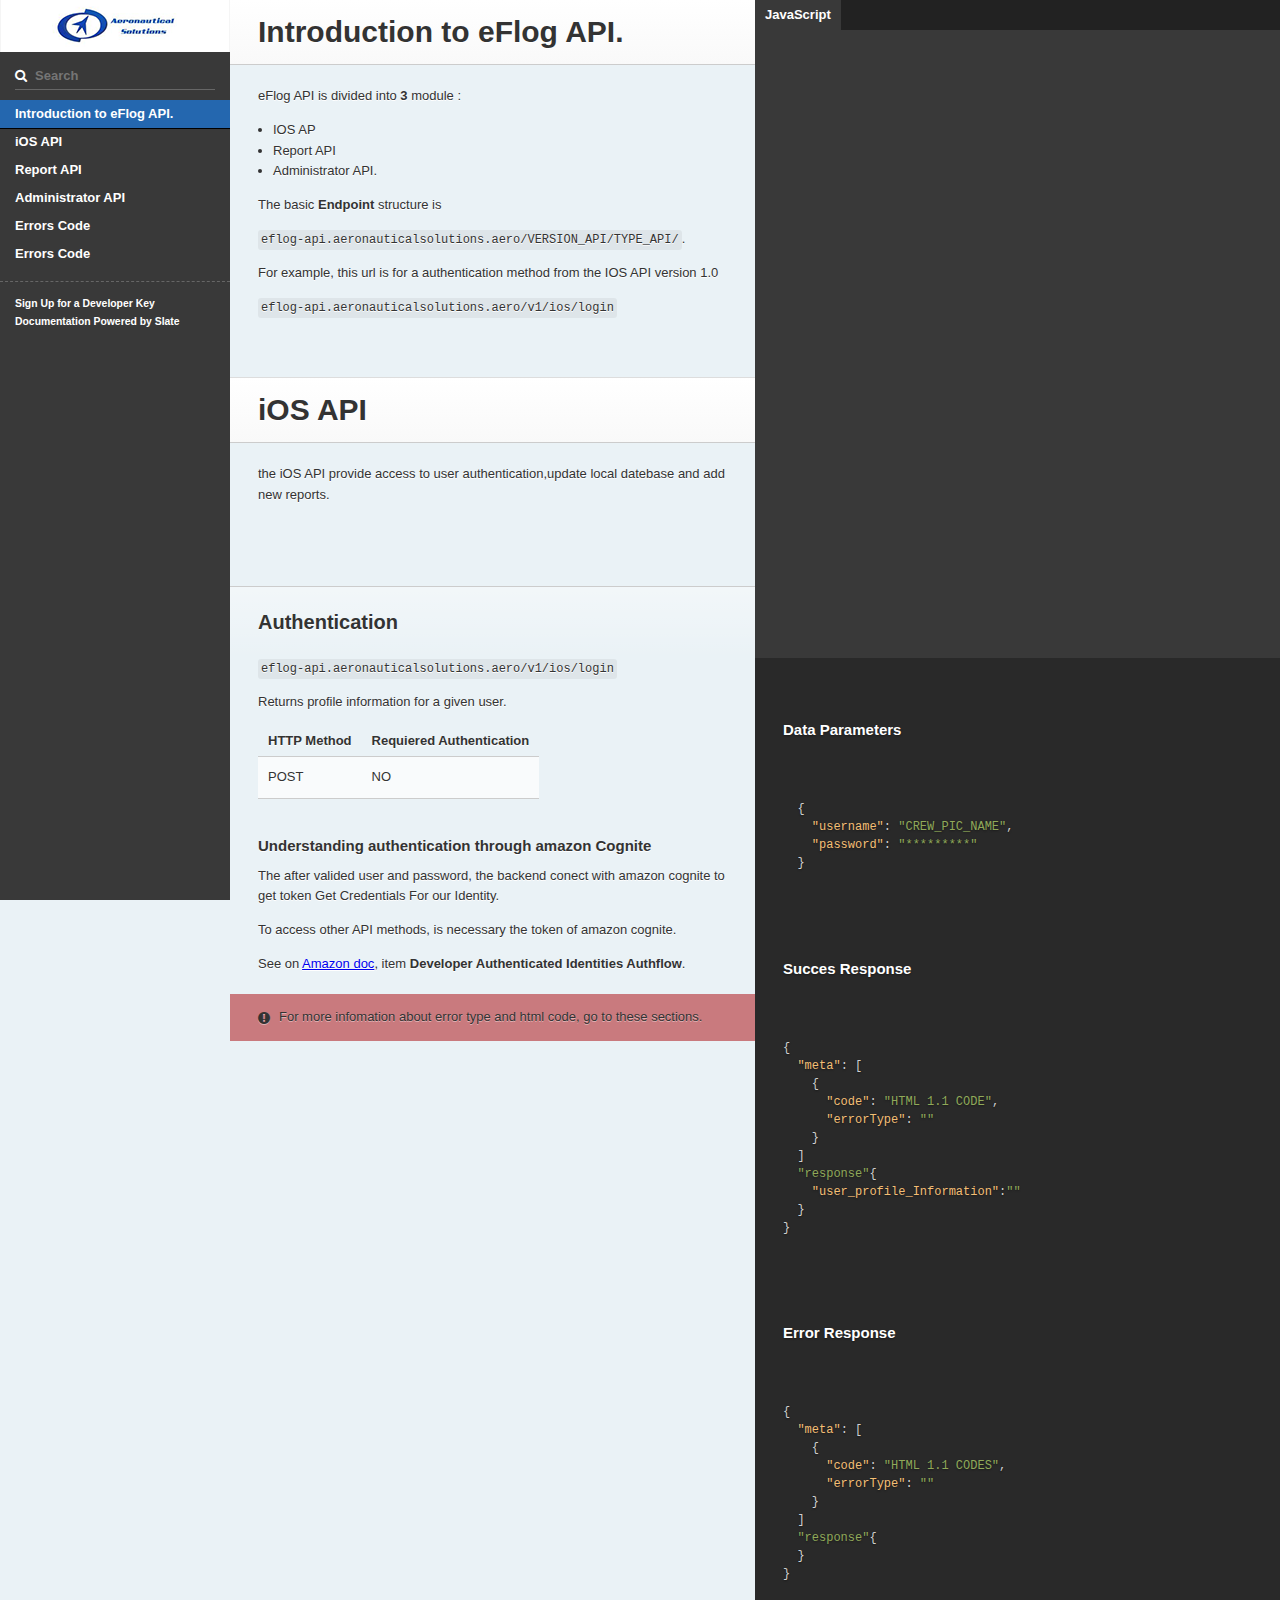
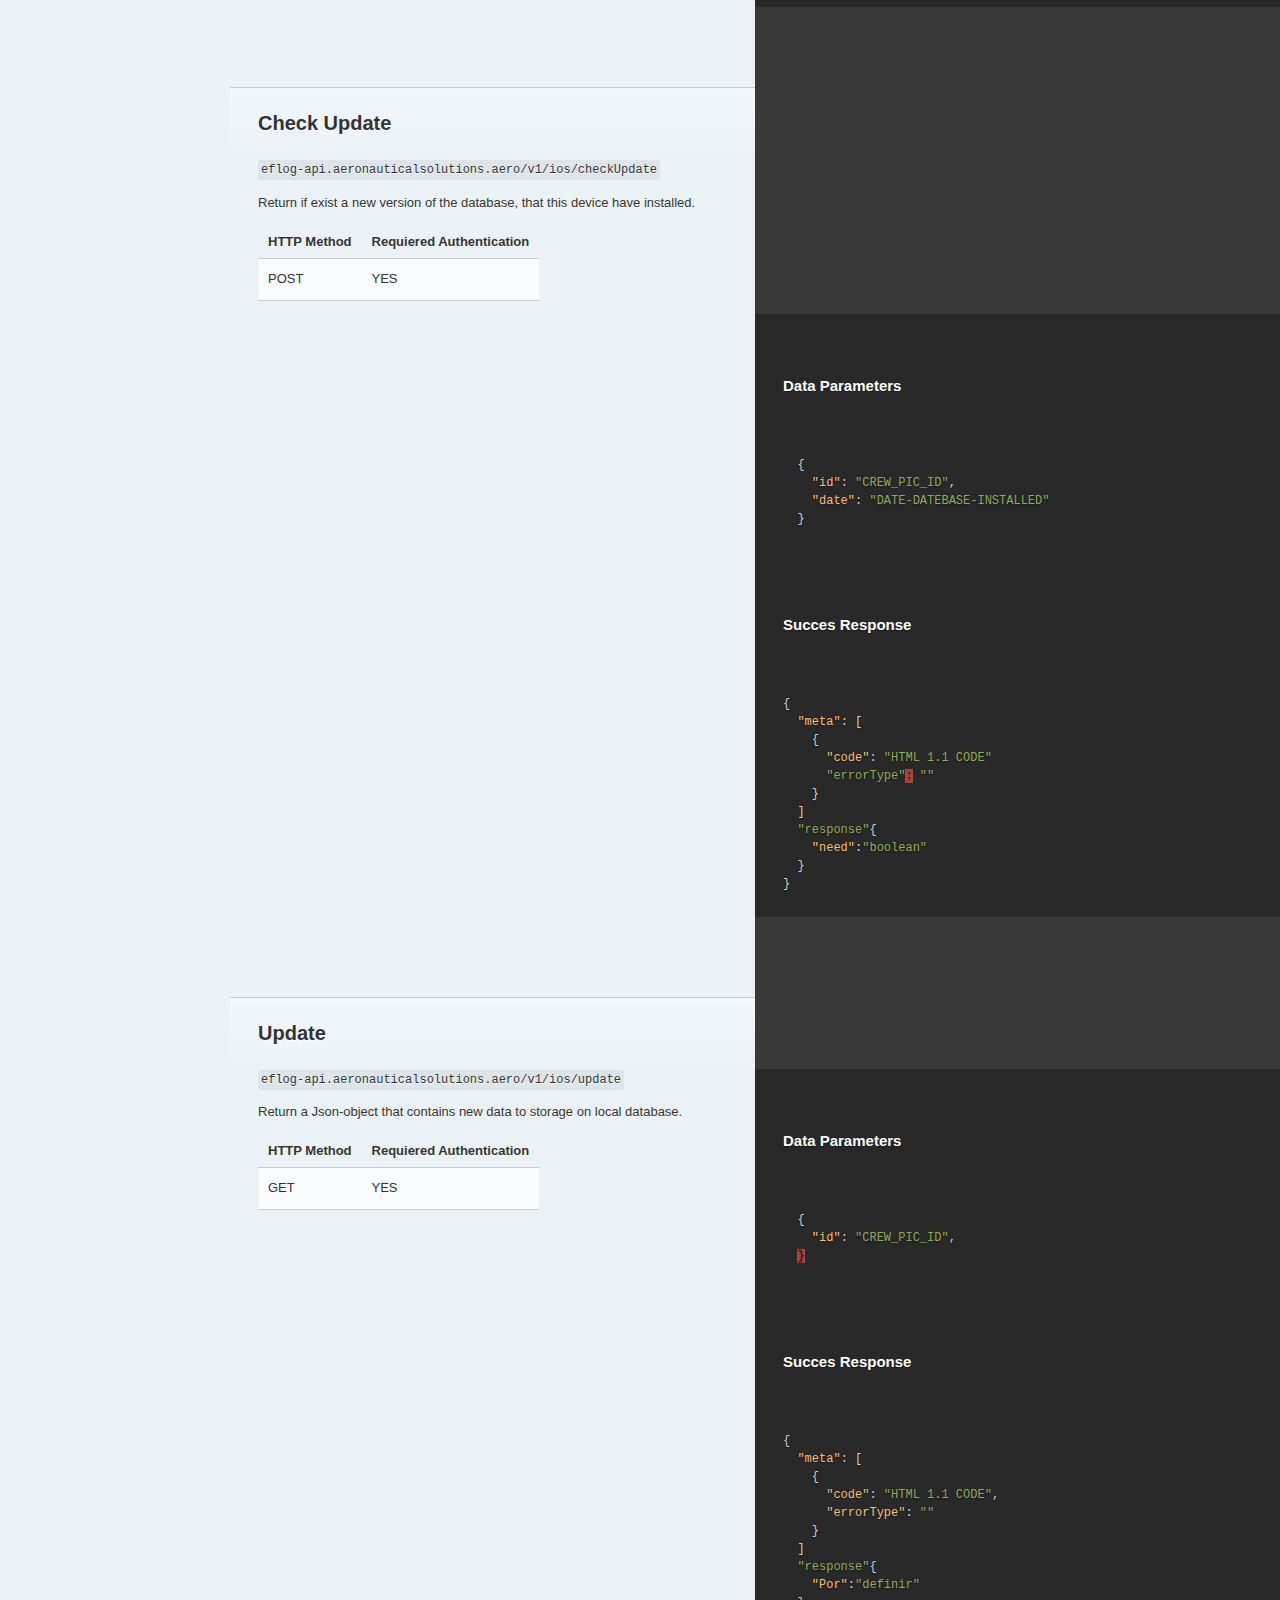
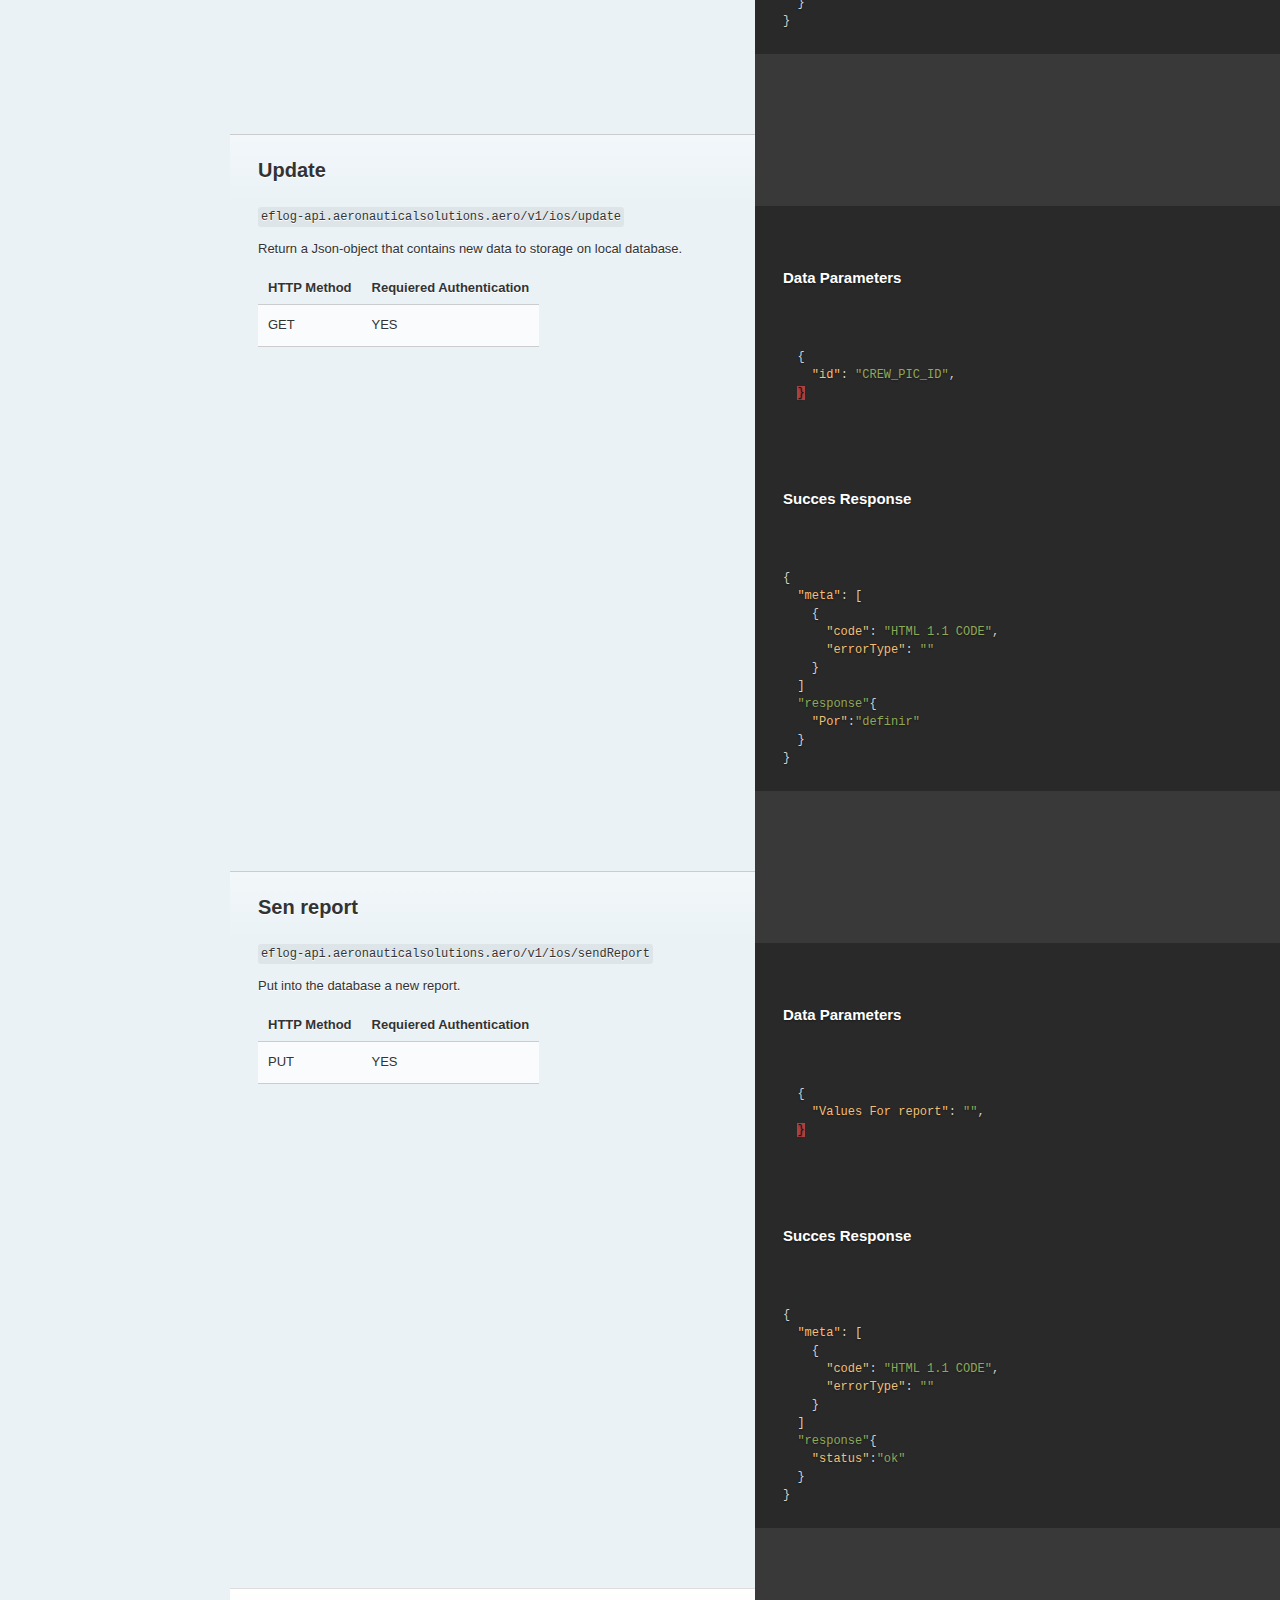
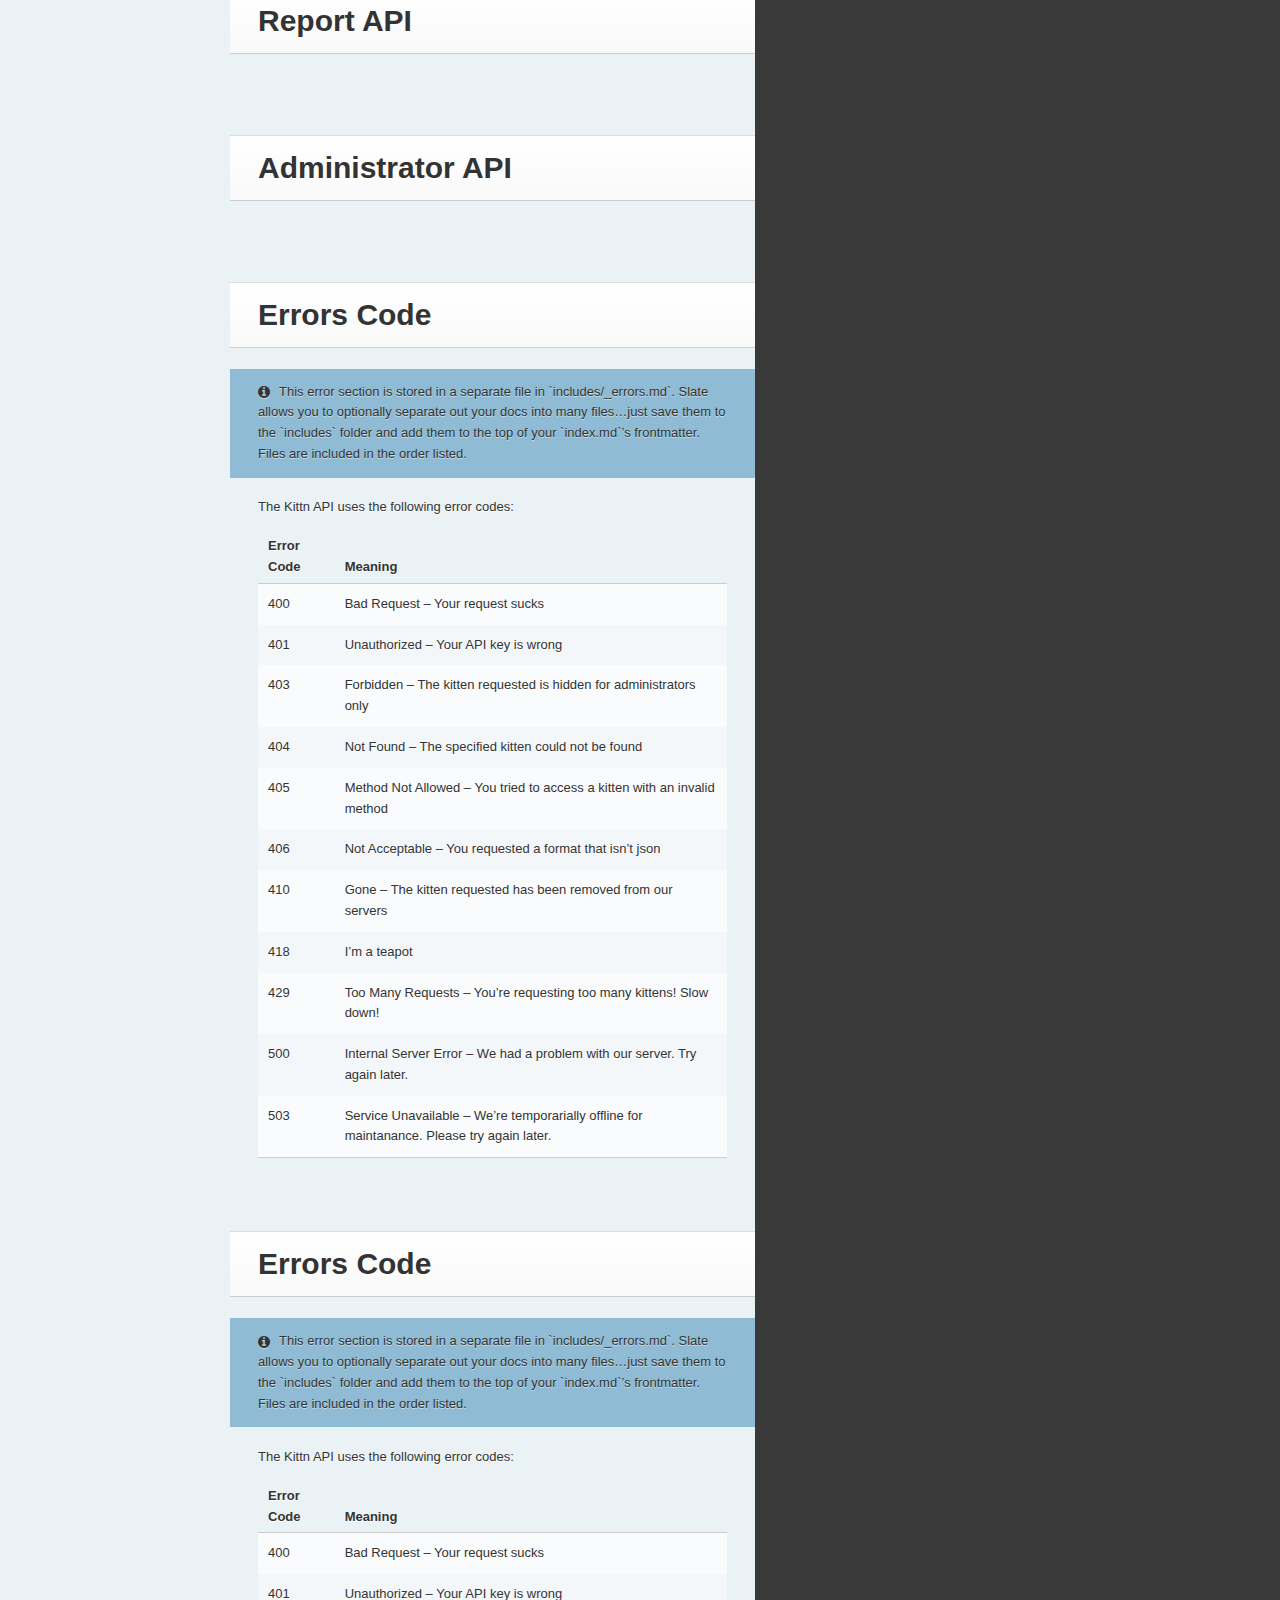
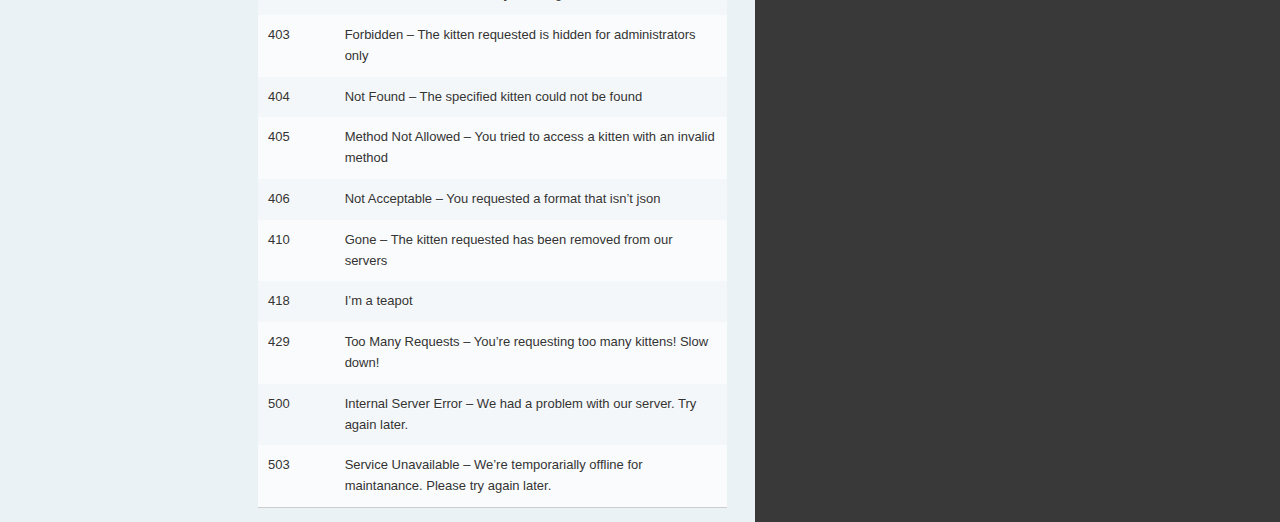
==== commit bd39ae78: "Site updated to 706e988" ====
--- a/index.html
+++ b/index.html
@@ -126,158 +126,188 @@
 
 <h3 id="understanding-authentication-through-amazon-cognite">Understanding authentication through amazon Cognite</h3>
 
+<p>The after valided user and password, the backend conect with amazon cognite to get token Get Credentials For 
+our Identity.</p>
+
+<p>To access other API methods, is necessary the token of amazon cognite.</p>
+
+<p>See on <a href="http://docs.aws.amazon.com/cognito/devguide/identity/concepts/authentication-flow/">Amazon doc</a>, item <strong>Developer Authenticated Identities Authflow</strong>.</p>
+
 <aside class="warning">For more infomation about error type and html code, go to these sections.
 </aside>
 
+<h2 id="check-update">Check Update</h2>
+
+<p><code class="prettyprint">eflog-api.aeronauticalsolutions.aero/v1/ios/checkUpdate</code></p>
+
+<p>Return if exist a new version of the database, that this device have installed.</p>
+
+<table><thead>
+<tr>
+<th>HTTP Method</th>
+<th>Requiered  Authentication</th>
+</tr>
+</thead><tbody>
+<tr>
+<td>POST</td>
+<td>YES</td>
+</tr>
+</tbody></table>
+
+<blockquote>
+<h3 id="data-parameters">Data Parameters</h3>
+</blockquote>
+<pre class="highlight json"><code><span class="w">  </span><span class="p">{</span><span class="w">
+    </span><span class="nt">"id"</span><span class="p">:</span><span class="w"> </span><span class="s2">"CREW_PIC_ID"</span><span class="p">,</span><span class="w">
+    </span><span class="nt">"date"</span><span class="p">:</span><span class="w"> </span><span class="s2">"DATE-DATEBASE-INSTALLED"</span><span class="w">
+  </span><span class="p">}</span><span class="w">
+</span></code></pre>
+
+<blockquote>
+<h3 id="succes-response">Succes Response</h3>
+</blockquote>
+<pre class="highlight json"><code><span class="p">{</span><span class="w">
+  </span><span class="nt">"meta"</span><span class="p">:</span><span class="w"> </span><span class="p">[</span><span class="w">
+    </span><span class="p">{</span><span class="w">
+      </span><span class="nt">"code"</span><span class="p">:</span><span class="w"> </span><span class="s2">"HTML 1.1 CODE"</span><span class="w">
+      </span><span class="s2">"errorType"</span><span class="err">:</span><span class="w"> </span><span class="s2">""</span><span class="w">
+    </span><span class="p">}</span><span class="w">
+  </span><span class="p">]</span><span class="w">
+  </span><span class="s2">"response"</span><span class="p">{</span><span class="w">
+    </span><span class="nt">"need"</span><span class="p">:</span><span class="s2">"boolean"</span><span class="w">  
+  </span><span class="p">}</span><span class="w">
+</span><span class="p">}</span><span class="w">
+</span></code></pre>
+
+<h2 id="update">Update</h2>
+
+<blockquote>
+<h3 id="data-parameters">Data Parameters</h3>
+</blockquote>
+<pre class="highlight json"><code><span class="w">  </span><span class="p">{</span><span class="w">
+    </span><span class="nt">"id"</span><span class="p">:</span><span class="w"> </span><span class="s2">"CREW_PIC_ID"</span><span class="p">,</span><span class="w">
+  </span><span class="err">}</span><span class="w">
+</span></code></pre>
+
+<blockquote>
+<h3 id="succes-response">Succes Response</h3>
+</blockquote>
+<pre class="highlight json"><code><span class="p">{</span><span class="w">
+  </span><span class="nt">"meta"</span><span class="p">:</span><span class="w"> </span><span class="p">[</span><span class="w">
+    </span><span class="p">{</span><span class="w">
+      </span><span class="nt">"code"</span><span class="p">:</span><span class="w"> </span><span class="s2">"HTML 1.1 CODE"</span><span class="p">,</span><span class="w">
+      </span><span class="nt">"errorType"</span><span class="p">:</span><span class="w"> </span><span class="s2">""</span><span class="w">
+    </span><span class="p">}</span><span class="w">
+  </span><span class="p">]</span><span class="w">
+  </span><span class="s2">"response"</span><span class="p">{</span><span class="w">
+    </span><span class="nt">"Por"</span><span class="p">:</span><span class="s2">"definir"</span><span class="w">  
+  </span><span class="p">}</span><span class="w">
+</span><span class="p">}</span><span class="w">
+</span></code></pre>
+
+<p><code class="prettyprint">eflog-api.aeronauticalsolutions.aero/v1/ios/update</code></p>
+
+<p>Return a Json-object that contains new data to storage on local database.</p>
+
+<table><thead>
+<tr>
+<th>HTTP Method</th>
+<th>Requiered  Authentication</th>
+</tr>
+</thead><tbody>
+<tr>
+<td>GET</td>
+<td>YES</td>
+</tr>
+</tbody></table>
+
+<h2 id="update">Update</h2>
+
+<blockquote>
+<h3 id="data-parameters">Data Parameters</h3>
+</blockquote>
+<pre class="highlight json"><code><span class="w">  </span><span class="p">{</span><span class="w">
+    </span><span class="nt">"id"</span><span class="p">:</span><span class="w"> </span><span class="s2">"CREW_PIC_ID"</span><span class="p">,</span><span class="w">
+  </span><span class="err">}</span><span class="w">
+</span></code></pre>
+
+<blockquote>
+<h3 id="succes-response">Succes Response</h3>
+</blockquote>
+<pre class="highlight json"><code><span class="p">{</span><span class="w">
+  </span><span class="nt">"meta"</span><span class="p">:</span><span class="w"> </span><span class="p">[</span><span class="w">
+    </span><span class="p">{</span><span class="w">
+      </span><span class="nt">"code"</span><span class="p">:</span><span class="w"> </span><span class="s2">"HTML 1.1 CODE"</span><span class="p">,</span><span class="w">
+      </span><span class="nt">"errorType"</span><span class="p">:</span><span class="w"> </span><span class="s2">""</span><span class="w">
+    </span><span class="p">}</span><span class="w">
+  </span><span class="p">]</span><span class="w">
+  </span><span class="s2">"response"</span><span class="p">{</span><span class="w">
+    </span><span class="nt">"Por"</span><span class="p">:</span><span class="s2">"definir"</span><span class="w">  
+  </span><span class="p">}</span><span class="w">
+</span><span class="p">}</span><span class="w">
+</span></code></pre>
+
+<p><code class="prettyprint">eflog-api.aeronauticalsolutions.aero/v1/ios/update</code></p>
+
+<p>Return a Json-object that contains new data to storage on local database.</p>
+
+<table><thead>
+<tr>
+<th>HTTP Method</th>
+<th>Requiered  Authentication</th>
+</tr>
+</thead><tbody>
+<tr>
+<td>GET</td>
+<td>YES</td>
+</tr>
+</tbody></table>
+
+<h2 id="sen-report">Sen report</h2>
+
+<blockquote>
+<h3 id="data-parameters">Data Parameters</h3>
+</blockquote>
+<pre class="highlight json"><code><span class="w">  </span><span class="p">{</span><span class="w">
+    </span><span class="nt">"Values For report"</span><span class="p">:</span><span class="w"> </span><span class="s2">""</span><span class="p">,</span><span class="w">
+  </span><span class="err">}</span><span class="w">
+</span></code></pre>
+
+<blockquote>
+<h3 id="succes-response">Succes Response</h3>
+</blockquote>
+<pre class="highlight json"><code><span class="p">{</span><span class="w">
+  </span><span class="nt">"meta"</span><span class="p">:</span><span class="w"> </span><span class="p">[</span><span class="w">
+    </span><span class="p">{</span><span class="w">
+      </span><span class="nt">"code"</span><span class="p">:</span><span class="w"> </span><span class="s2">"HTML 1.1 CODE"</span><span class="p">,</span><span class="w">
+      </span><span class="nt">"errorType"</span><span class="p">:</span><span class="w"> </span><span class="s2">""</span><span class="w">
+    </span><span class="p">}</span><span class="w">
+  </span><span class="p">]</span><span class="w">
+  </span><span class="s2">"response"</span><span class="p">{</span><span class="w">
+    </span><span class="nt">"status"</span><span class="p">:</span><span class="s2">"ok"</span><span class="w">  
+  </span><span class="p">}</span><span class="w">
+</span><span class="p">}</span><span class="w">
+</span></code></pre>
+
+<p><code class="prettyprint">eflog-api.aeronauticalsolutions.aero/v1/ios/sendReport</code></p>
+
+<p>Put into the database a new report. </p>
+
+<table><thead>
+<tr>
+<th>HTTP Method</th>
+<th>Requiered  Authentication</th>
+</tr>
+</thead><tbody>
+<tr>
+<td>PUT</td>
+<td>YES</td>
+</tr>
+</tbody></table>
+
 <h1 id="report-api">Report API</h1>
 
 <h1 id="administrator-api">Administrator API</h1>
-
-<h1 id="authentication">Authentication</h1>
-
-<p>eFlog  has <strong>3</strong> types of authentication, <strong>IOS Authentication</strong> , <strong>Report Authentication</strong> and <strong>Administrator Authentication</strong>. </p>
-<pre class="highlight ruby"><code><span class="nb">require</span> <span class="s1">'kittn'</span>
-
-<span class="n">api</span> <span class="o">=</span> <span class="no">Kittn</span><span class="o">::</span><span class="no">APIClient</span><span class="p">.</span><span class="nf">authorize!</span><span class="p">(</span><span class="s1">'meowmeowmeow'</span><span class="p">)</span>
-</code></pre>
-<pre class="highlight python"><code><span class="kn">import</span> <span class="nn">kittn</span>
-
-<span class="n">api</span> <span class="o">=</span> <span class="n">kittn</span><span class="o">.</span><span class="n">authorize</span><span class="p">(</span><span class="s">'meowmeowmeow'</span><span class="p">)</span>
-</code></pre>
-<pre class="highlight shell"><code><span class="c"># With shell, you can just pass the correct header with each request</span>
-curl <span class="s2">"api_endpoint_here"</span>
-  -H <span class="s2">"Authorization: meowmeowmeow"</span>
-</code></pre>
-
-<blockquote>
-<p>Make sure to replace <code class="prettyprint">meowmeowmeow</code> with your API key.</p>
-</blockquote>
-
-<p>Kittn expects for the API key to be included in all API requests to the server in a header that looks like the following:</p>
-
-<p><code class="prettyprint">Authorization: meowmeowmeow</code></p>
-
-<aside class="notice">
-You must replace <code>meowmeowmeow</code> with your personal API key.
-</aside>
-
-<h1 id="kittens">Kittens</h1>
-
-<h2 id="get-all-kittens">Get All Kittens</h2>
-<pre class="highlight ruby"><code><span class="nb">require</span> <span class="s1">'kittn'</span>
-
-<span class="n">api</span> <span class="o">=</span> <span class="no">Kittn</span><span class="o">::</span><span class="no">APIClient</span><span class="p">.</span><span class="nf">authorize!</span><span class="p">(</span><span class="s1">'meowmeowmeow'</span><span class="p">)</span>
-<span class="n">api</span><span class="p">.</span><span class="nf">kittens</span><span class="p">.</span><span class="nf">get</span>
-</code></pre>
-<pre class="highlight python"><code><span class="kn">import</span> <span class="nn">kittn</span>
-
-<span class="n">api</span> <span class="o">=</span> <span class="n">kittn</span><span class="o">.</span><span class="n">authorize</span><span class="p">(</span><span class="s">'meowmeowmeow'</span><span class="p">)</span>
-<span class="n">api</span><span class="o">.</span><span class="n">kittens</span><span class="o">.</span><span class="n">get</span><span class="p">()</span>
-</code></pre>
-<pre class="highlight shell"><code>curl <span class="s2">"http://example.com/api/kittens"</span>
-  -H <span class="s2">"Authorization: meowmeowmeow"</span>
-</code></pre>
-
-<blockquote>
-<p>The above command returns JSON structured like this:</p>
-</blockquote>
-<pre class="highlight json"><code><span class="p">[</span><span class="w">
-  </span><span class="p">{</span><span class="w">
-    </span><span class="nt">"id"</span><span class="p">:</span><span class="w"> </span><span class="mi">1</span><span class="p">,</span><span class="w">
-    </span><span class="nt">"name"</span><span class="p">:</span><span class="w"> </span><span class="s2">"Fluffums"</span><span class="p">,</span><span class="w">
-    </span><span class="nt">"breed"</span><span class="p">:</span><span class="w"> </span><span class="s2">"calico"</span><span class="p">,</span><span class="w">
-    </span><span class="nt">"fluffiness"</span><span class="p">:</span><span class="w"> </span><span class="mi">6</span><span class="p">,</span><span class="w">
-    </span><span class="nt">"cuteness"</span><span class="p">:</span><span class="w"> </span><span class="mi">7</span><span class="w">
-  </span><span class="p">},</span><span class="w">
-  </span><span class="p">{</span><span class="w">
-    </span><span class="nt">"id"</span><span class="p">:</span><span class="w"> </span><span class="mi">2</span><span class="p">,</span><span class="w">
-    </span><span class="nt">"name"</span><span class="p">:</span><span class="w"> </span><span class="s2">"Isis"</span><span class="p">,</span><span class="w">
-    </span><span class="nt">"breed"</span><span class="p">:</span><span class="w"> </span><span class="s2">"unknown"</span><span class="p">,</span><span class="w">
-    </span><span class="nt">"fluffiness"</span><span class="p">:</span><span class="w"> </span><span class="mi">5</span><span class="p">,</span><span class="w">
-    </span><span class="nt">"cuteness"</span><span class="p">:</span><span class="w"> </span><span class="mi">10</span><span class="w">
-  </span><span class="p">}</span><span class="w">
-</span><span class="p">]</span><span class="w">
-</span></code></pre>
-
-<p>This endpoint retrieves all kittens.</p>
-
-<h3 id="http-request">HTTP Request</h3>
-
-<p><code class="prettyprint">GET http://example.com/api/kittens</code></p>
-
-<h3 id="query-parameters">Query Parameters</h3>
-
-<table><thead>
-<tr>
-<th>Parameter</th>
-<th>Default</th>
-<th>Description</th>
-</tr>
-</thead><tbody>
-<tr>
-<td>include_cats</td>
-<td>false</td>
-<td>If set to true, the result will also include cats.</td>
-</tr>
-<tr>
-<td>available</td>
-<td>true</td>
-<td>If set to false, the result will include kittens that have already been adopted.</td>
-</tr>
-</tbody></table>
-
-<aside class="success">
-Remember — a happy kitten is an authenticated kitten!
-</aside>
-
-<h2 id="get-a-specific-kitten">Get a Specific Kitten</h2>
-<pre class="highlight ruby"><code><span class="nb">require</span> <span class="s1">'kittn'</span>
-
-<span class="n">api</span> <span class="o">=</span> <span class="no">Kittn</span><span class="o">::</span><span class="no">APIClient</span><span class="p">.</span><span class="nf">authorize!</span><span class="p">(</span><span class="s1">'meowmeowmeow'</span><span class="p">)</span>
-<span class="n">api</span><span class="p">.</span><span class="nf">kittens</span><span class="p">.</span><span class="nf">get</span><span class="p">(</span><span class="mi">2</span><span class="p">)</span>
-</code></pre>
-<pre class="highlight python"><code><span class="kn">import</span> <span class="nn">kittn</span>
-
-<span class="n">api</span> <span class="o">=</span> <span class="n">kittn</span><span class="o">.</span><span class="n">authorize</span><span class="p">(</span><span class="s">'meowmeowmeow'</span><span class="p">)</span>
-<span class="n">api</span><span class="o">.</span><span class="n">kittens</span><span class="o">.</span><span class="n">get</span><span class="p">(</span><span class="mi">2</span><span class="p">)</span>
-</code></pre>
-<pre class="highlight shell"><code>curl <span class="s2">"http://example.com/api/kittens/2"</span>
-  -H <span class="s2">"Authorization: meowmeowmeow"</span>
-</code></pre>
-
-<blockquote>
-<p>The above command returns JSON structured like this:</p>
-</blockquote>
-<pre class="highlight json"><code><span class="p">{</span><span class="w">
-  </span><span class="nt">"id"</span><span class="p">:</span><span class="w"> </span><span class="mi">2</span><span class="p">,</span><span class="w">
-  </span><span class="nt">"name"</span><span class="p">:</span><span class="w"> </span><span class="s2">"Isis"</span><span class="p">,</span><span class="w">
-  </span><span class="nt">"breed"</span><span class="p">:</span><span class="w"> </span><span class="s2">"unknown"</span><span class="p">,</span><span class="w">
-  </span><span class="nt">"fluffiness"</span><span class="p">:</span><span class="w"> </span><span class="mi">5</span><span class="p">,</span><span class="w">
-  </span><span class="nt">"cuteness"</span><span class="p">:</span><span class="w"> </span><span class="mi">10</span><span class="w">
-</span><span class="p">}</span><span class="w">
-</span></code></pre>
-
-<p>This endpoint retrieves a specific kitten.</p>
-
-<aside class="warning">If you&rsquo;re not using an administrator API key, note that some kittens will return 403 Forbidden if they are hidden for admins only.</aside>
-
-<h3 id="http-request">HTTP Request</h3>
-
-<p><code class="prettyprint">GET http://example.com/kittens/&lt;ID&gt;</code></p>
-
-<h3 id="url-parameters">URL Parameters</h3>
-
-<table><thead>
-<tr>
-<th>Parameter</th>
-<th>Description</th>
-</tr>
-</thead><tbody>
-<tr>
-<td>ID</td>
-<td>The ID of the kitten to retrieve</td>
-</tr>
-</tbody></table>
 
           <h1 id="errors-code">Errors Code</h1>
 
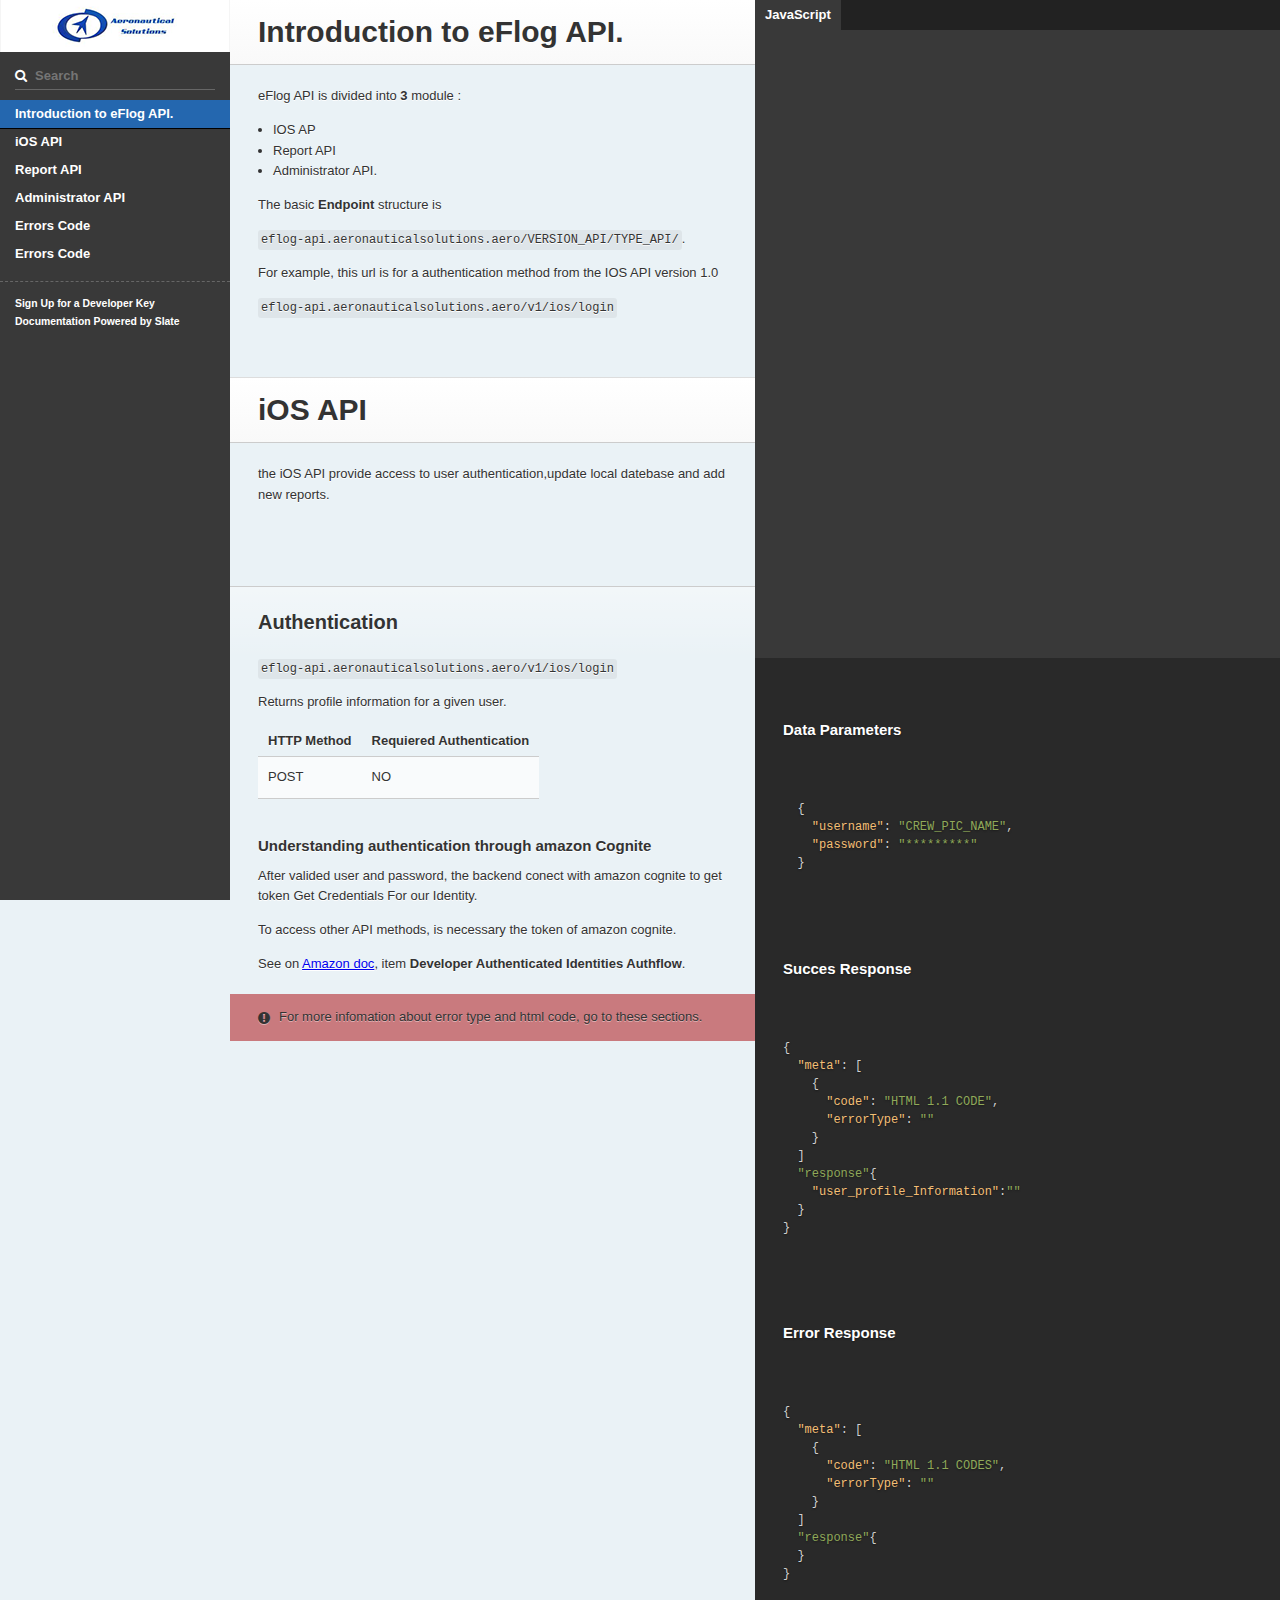
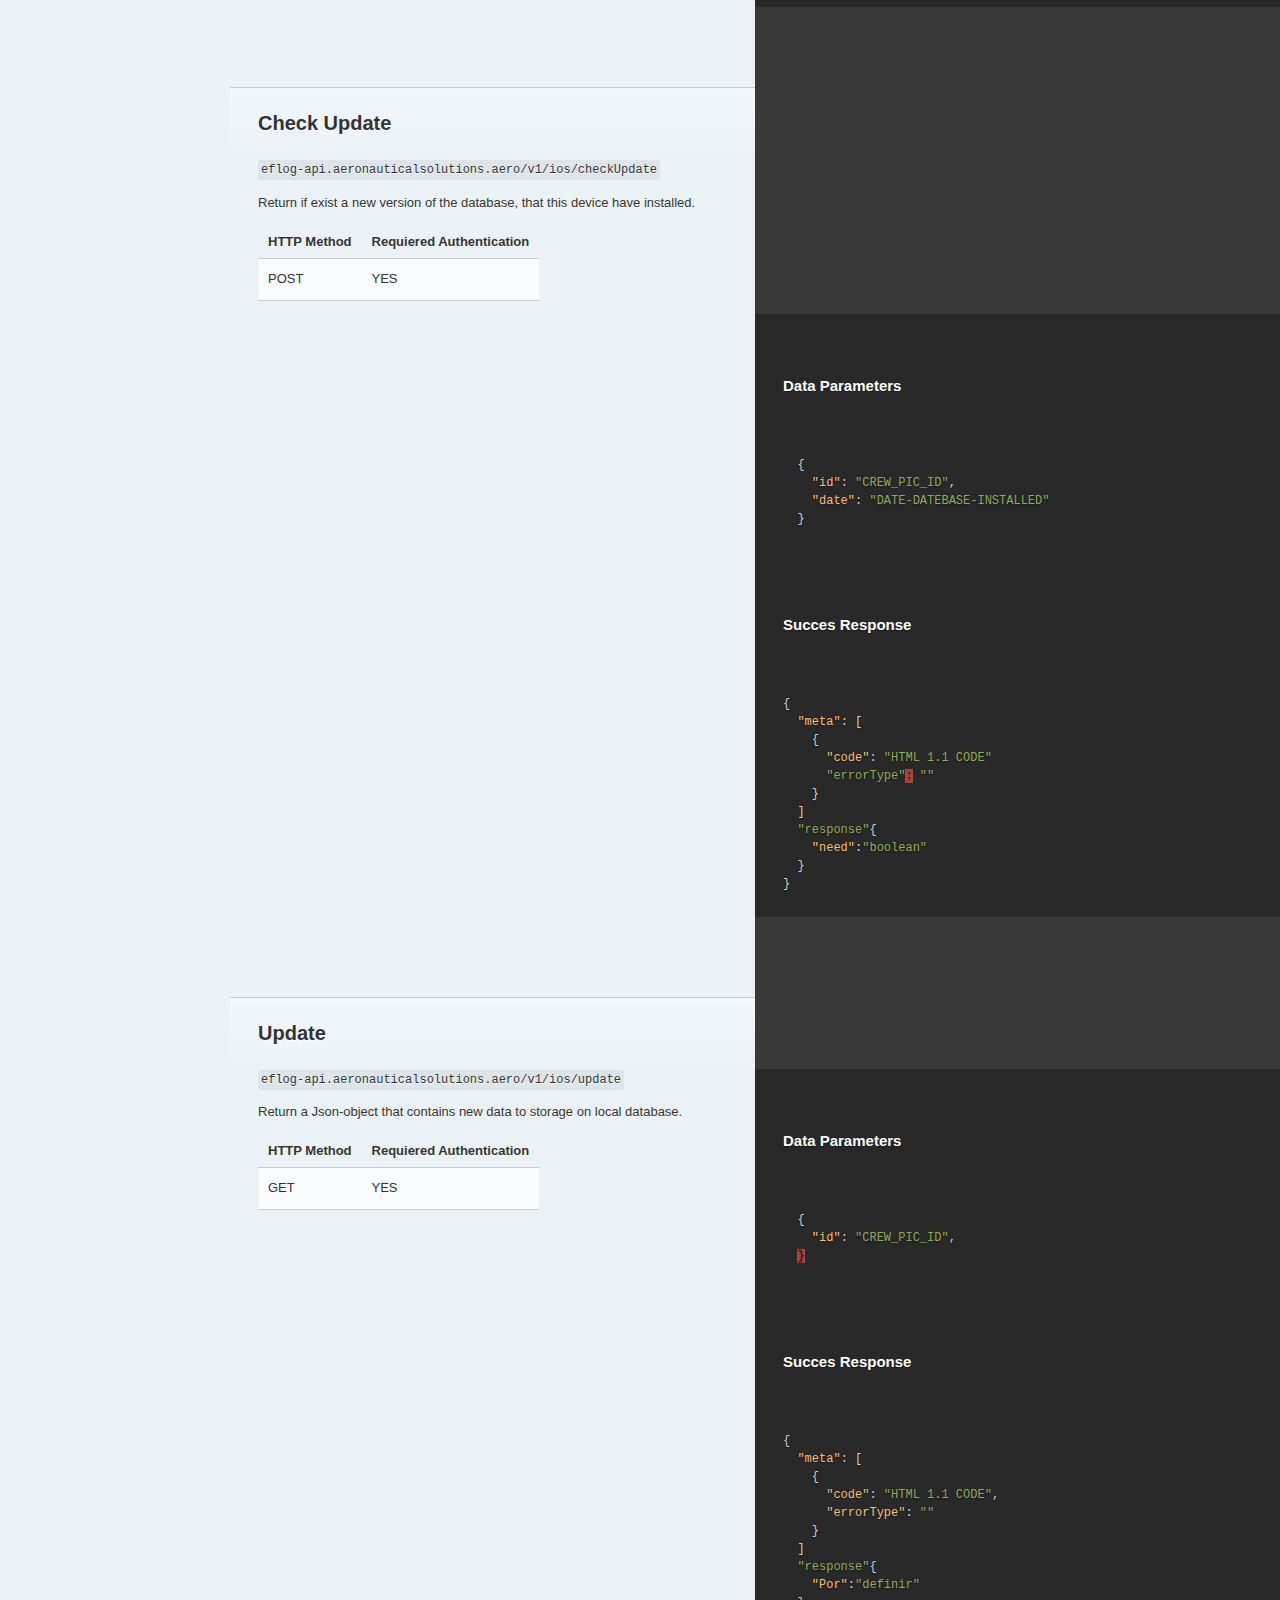
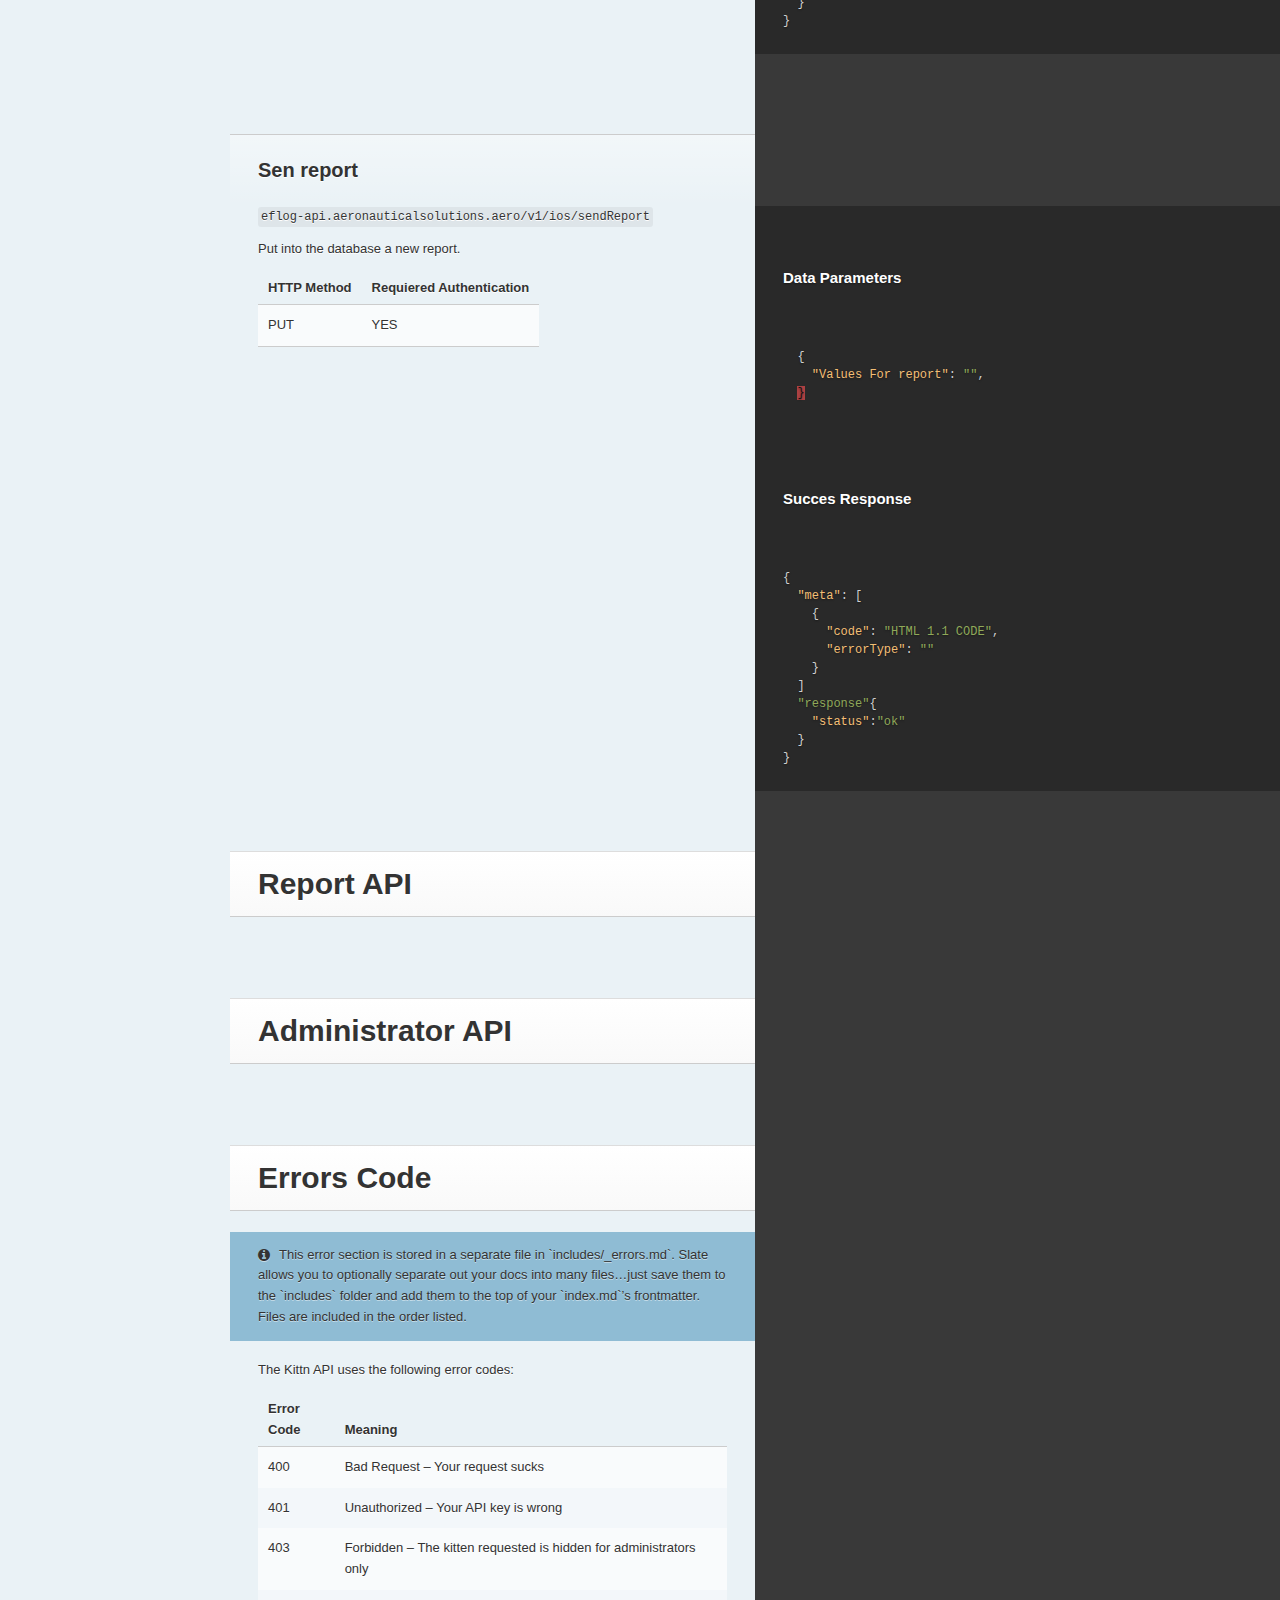
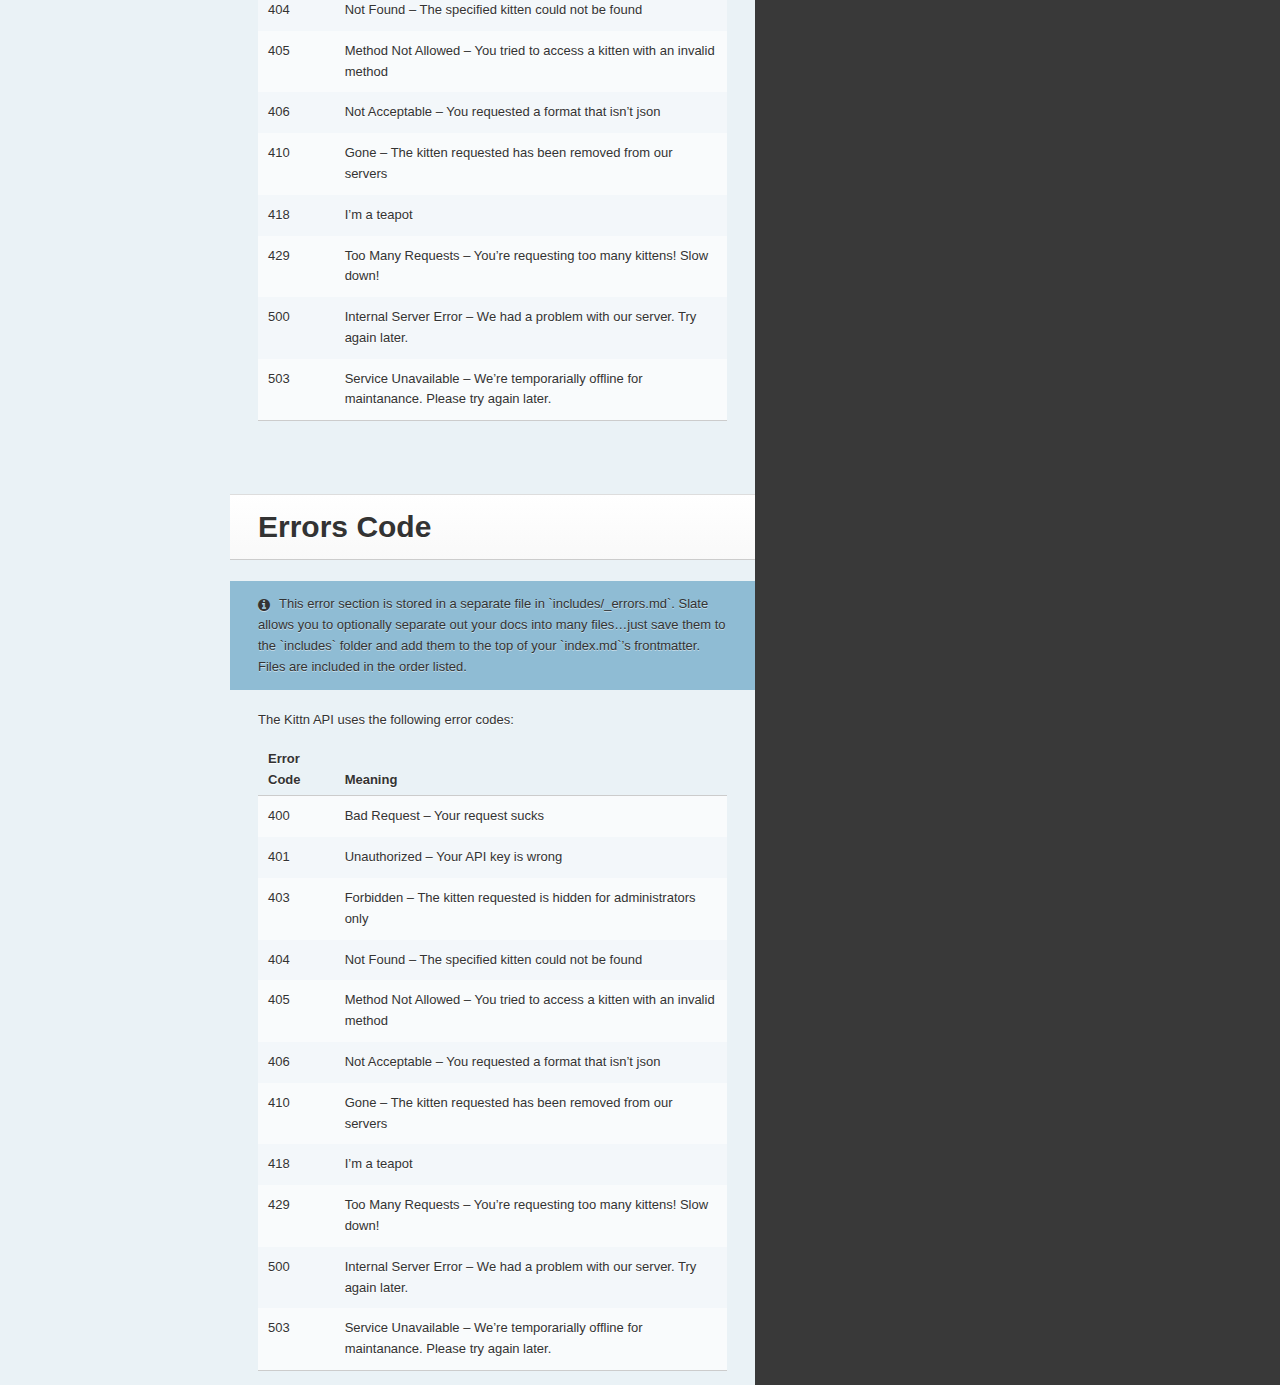
==== commit 8f86af0a: "Site updated to d0ef76c" ====
--- a/index.html
+++ b/index.html
@@ -126,7 +126,7 @@
 
 <h3 id="understanding-authentication-through-amazon-cognite">Understanding authentication through amazon Cognite</h3>
 
-<p>The after valided user and password, the backend conect with amazon cognite to get token Get Credentials For 
+<p>After valided user and password, the backend conect with amazon cognite to get token Get Credentials For 
 our Identity.</p>
 
 <p>To access other API methods, is necessary the token of amazon cognite.</p>
@@ -178,48 +178,6 @@
   </span><span class="p">}</span><span class="w">
 </span><span class="p">}</span><span class="w">
 </span></code></pre>
-
-<h2 id="update">Update</h2>
-
-<blockquote>
-<h3 id="data-parameters">Data Parameters</h3>
-</blockquote>
-<pre class="highlight json"><code><span class="w">  </span><span class="p">{</span><span class="w">
-    </span><span class="nt">"id"</span><span class="p">:</span><span class="w"> </span><span class="s2">"CREW_PIC_ID"</span><span class="p">,</span><span class="w">
-  </span><span class="err">}</span><span class="w">
-</span></code></pre>
-
-<blockquote>
-<h3 id="succes-response">Succes Response</h3>
-</blockquote>
-<pre class="highlight json"><code><span class="p">{</span><span class="w">
-  </span><span class="nt">"meta"</span><span class="p">:</span><span class="w"> </span><span class="p">[</span><span class="w">
-    </span><span class="p">{</span><span class="w">
-      </span><span class="nt">"code"</span><span class="p">:</span><span class="w"> </span><span class="s2">"HTML 1.1 CODE"</span><span class="p">,</span><span class="w">
-      </span><span class="nt">"errorType"</span><span class="p">:</span><span class="w"> </span><span class="s2">""</span><span class="w">
-    </span><span class="p">}</span><span class="w">
-  </span><span class="p">]</span><span class="w">
-  </span><span class="s2">"response"</span><span class="p">{</span><span class="w">
-    </span><span class="nt">"Por"</span><span class="p">:</span><span class="s2">"definir"</span><span class="w">  
-  </span><span class="p">}</span><span class="w">
-</span><span class="p">}</span><span class="w">
-</span></code></pre>
-
-<p><code class="prettyprint">eflog-api.aeronauticalsolutions.aero/v1/ios/update</code></p>
-
-<p>Return a Json-object that contains new data to storage on local database.</p>
-
-<table><thead>
-<tr>
-<th>HTTP Method</th>
-<th>Requiered  Authentication</th>
-</tr>
-</thead><tbody>
-<tr>
-<td>GET</td>
-<td>YES</td>
-</tr>
-</tbody></table>
 
 <h2 id="update">Update</h2>
 
